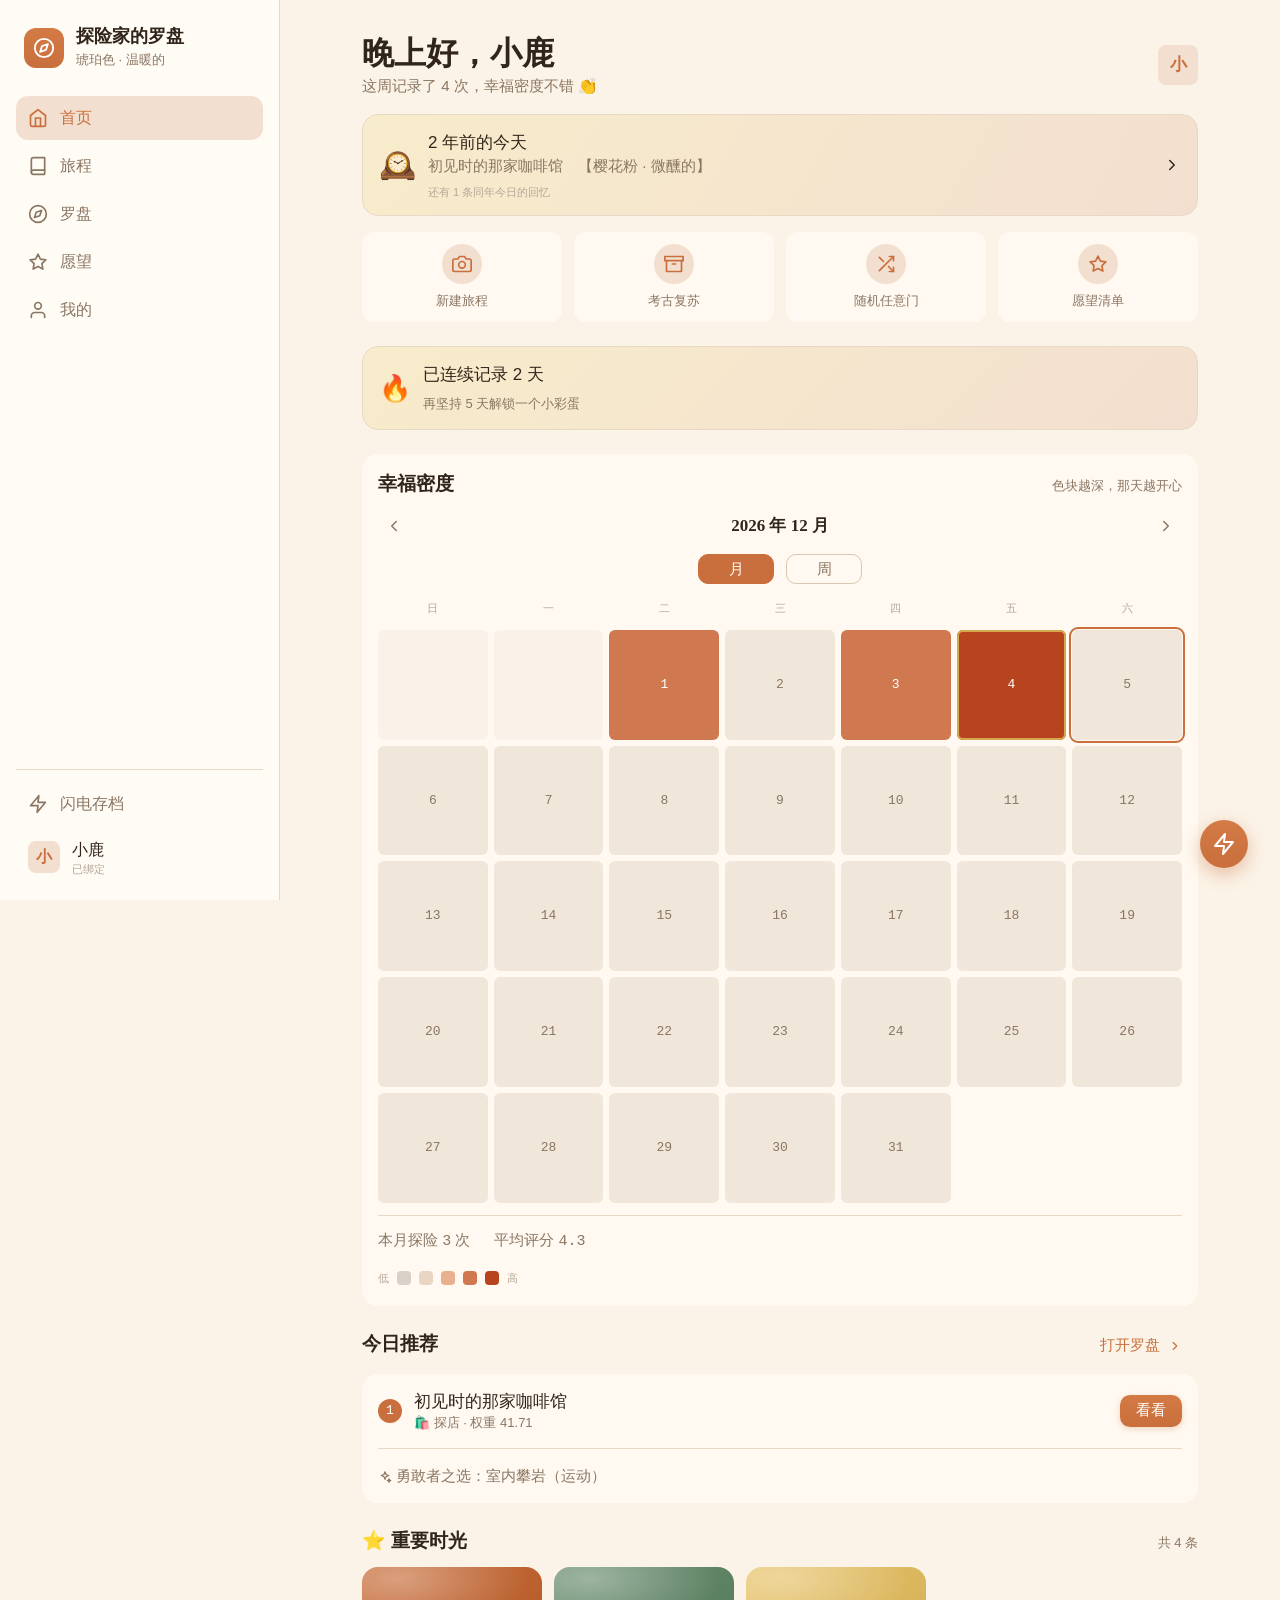
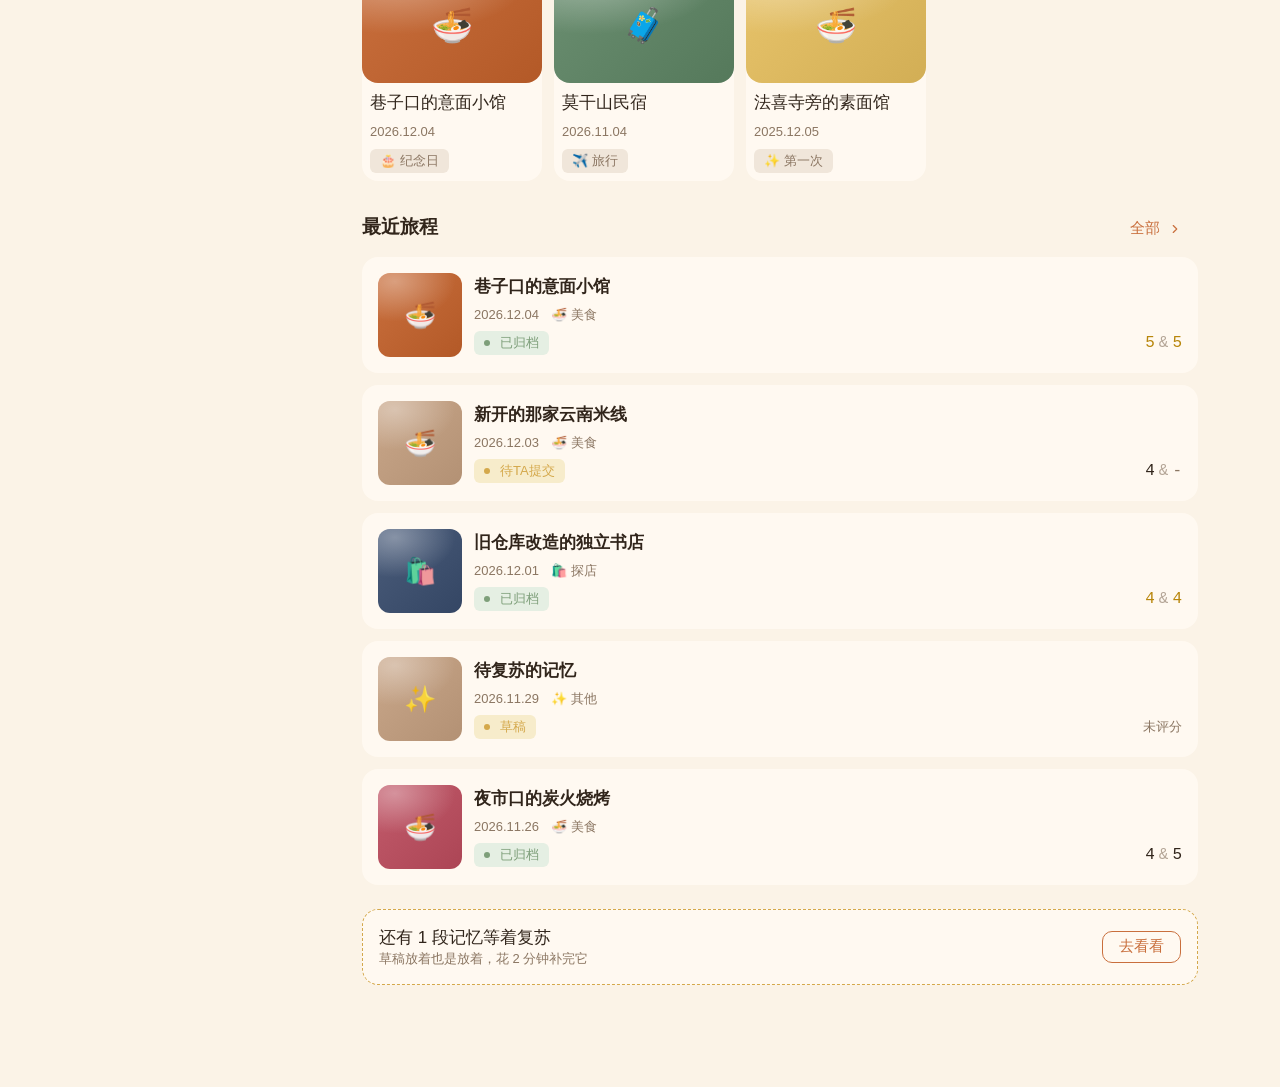
==== index.html @ 5dd29898 "探险家的罗盘 v3.1：双人记录 + 罗盘推荐 + PWA + 叙事式导出" ====
<!DOCTYPE html>
<html lang="zh-CN">
<head>
<meta charset="UTF-8">
<meta name="viewport" content="width=device-width, initial-scale=1, viewport-fit=cover, maximum-scale=1">
<meta name="theme-color" content="#FBF3E7">
<meta name="description" content="探险家的罗盘 · 双人生活叙事与智能决策系统">
<title>探险家的罗盘</title>

<!-- PWA：装到手机主屏幕 / 电脑桌面 -->
<link rel="manifest" href="manifest.webmanifest">
<link rel="icon" href="icon-192.png" type="image/png">
<link rel="icon" href="icon.svg" type="image/svg+xml">
<link rel="apple-touch-icon" href="icon-192.png">
<meta name="apple-mobile-web-app-capable" content="yes">
<meta name="apple-mobile-web-app-status-bar-style" content="default">
<meta name="apple-mobile-web-app-title" content="罗盘">
<meta name="mobile-web-app-capable" content="yes">

<link rel="stylesheet" href="css/tokens.css">
<link rel="stylesheet" href="css/app.css">
<link rel="stylesheet" href="css/views.css">
<link rel="icon" href="data:image/svg+xml,<svg xmlns='http://www.w3.org/2000/svg' viewBox='0 0 32 32'><text y='26' font-size='26'>🧭</text></svg>">
</head>
<body>

<div id="app"></div>
<div id="modal-root"></div>
<div id="toast-root"></div>

<button id="fab" class="fab" title="闪电存档 · 长按可拖动" aria-label="闪电存档">
  <svg width="24" height="24" viewBox="0 0 24 24" fill="none" stroke="currentColor"
       stroke-width="2" stroke-linecap="round" stroke-linejoin="round">
    <path d="M13 2L3 14h9l-1 8 10-12h-9l1-8z"></path>
  </svg>
</button>

<script src="js/data.js"></script>
<script src="js/store.js"></script>
<script src="js/idb.js"></script>
<script src="js/ui.js"></script>
<script src="js/seed.js"></script>
<script src="js/recommend.js"></script>
<script src="js/llm.js"></script>
<script src="js/weather.js"></script>
<script src="js/notify.js"></script>
<script src="js/view-record.js"></script>
<script src="js/view-journeys.js"></script>
<script src="js/view-home.js"></script>
<script src="js/view-compass.js"></script>
<script src="js/view-wishes.js"></script>
<script src="js/view-profile.js"></script>
<script src="js/view-archaeology.js"></script>
<script src="js/ai-awaken.js"></script>
<script src="js/view-starlight.js"></script>
<script src="js/view-todos.js"></script>
<script src="js/view-capsule.js"></script>
<script src="js/view-report.js"></script>
<script src="js/export-book.js"></script>
<script src="js/app.js"></script>

</body>
</html>
---- css/tokens.css ----
/* ============================================================
   探险家的罗盘 · 设计令牌
   来源：PRD V3.1 第5章 交互与视觉规范（5.4 / 5.5）
   ============================================================ */
:root {
  /* ---- 主色调：暖色纸张系 ---- */
  --bg:            #FBF3E7;   /* 页面整体背景 */
  --surface:       #FFF9F1;   /* 卡片、弹窗、浮层 */
  --surface-float: #FFFBF5;   /* 顶栏、底Tab栏 */
  --input-bg:      #FFFFFF;   /* 输入框 */

  /* ---- 文字色阶：棕色系 ---- */
  --text:          #31251B;   /* 主文字 */
  --text-2:        #8B7662;   /* 次文字 */
  --text-3:        #B5A697;   /* 提示 / placeholder / 禁用 */
  --divider:       #E8D9C7;   /* 分割线 */
  --border:        #D9C7B2;   /* 描边 */

  /* ---- 功能色（语义色）---- */
  --brand:         #C96F3D;   /* 主品牌 / 强调 */
  --brand-light:   #F3DFCF;   /* 品牌色浅 */
  --brand-deep:    #B85F2F;
  --success:       #7E9F7A;
  --success-light: #E5EFE3;
  --warn:          #D4A84B;
  --warn-light:    #F7ECCB;
  --danger:        #C95C5C;
  --danger-light:  #F3DCDC;
  --info:          #5C7D9F;

  /* ---- 情绪色：幸福密度日历 ---- */
  --m5: #B8441F;  /* 5分 深红 */
  --m4: #D07850;  /* 4分 中红 */
  --m3: #E8B08F;  /* 3分 浅红 */
  --m2: #E8D5C4;  /* 2分 极浅红 */
  --m1: #D9D0C7;  /* 1分 灰 */
  --m0: #F0E6DA;  /* 未记录 */

  /* ---- 渐变 ---- */
  --grad-brand: linear-gradient(180deg, #D47A45 0%, #C96F3D 100%);
  --grad-page:  linear-gradient(180deg, #FFFDF9 0%, #FBF3E7 100%);

  /* ---- 字体 ---- */
  --font-serif: "Noto Serif SC", "SimSun", Georgia, "Times New Roman", serif;
  --font-sans:  "PingFang SC", "Noto Sans SC", "Microsoft YaHei", -apple-system,
                BlinkMacSystemFont, "Segoe UI", sans-serif;
  --font-mono:  "SF Mono", "JetBrains Mono", Consolas, monospace;

  /* ---- 字号（移动端基准）---- */
  --fs-display: 28px; --lh-display: 36px;
  --fs-h1: 22px;      --lh-h1: 30px;
  --fs-h2: 18px;      --lh-h2: 26px;
  --fs-h3: 16px;      --lh-h3: 22px;
  --fs-body: 15px;    --lh-body: 22px;
  --fs-body2: 14px;   --lh-body2: 20px;
  --fs-cap: 12px;     --lh-cap: 16px;
  --fs-sm: 11px;      --lh-sm: 14px;

  /* ---- 间距（4px 最小单位 / 8px 网格）---- */
  --xs: 4px; --sm: 8px; --md: 12px; --base: 16px;
  --lg: 24px; --xl: 32px; --xxl: 48px;

  /* ---- 圆角 ---- */
  --r-card: 16px;  --r-card-s: 12px; --r-btn: 24px;
  --r-btn-s: 10px; --r-input: 10px;  --r-avatar: 8px; --r-tag: 6px;

  /* ---- 阴影（棕色系，禁止纯黑/灰）---- */
  --sh-1: 0 2px 8px rgba(49, 37, 27, .06);
  --sh-2: 0 4px 16px rgba(49, 37, 27, .08);
  --sh-3: 0 8px 24px rgba(49, 37, 27, .12);

  /* ---- 动效 ---- */
  --t-micro: 150ms ease-out;
  --t-base:  250ms cubic-bezier(.4, 0, .2, 1);
  --t-emph:  350ms cubic-bezier(.34, 1.56, .64, 1);
  --t-enter: 400ms ease-out;

  /* ---- 布局常量 ---- */
  --topbar-h: 56px;
  --tabbar-h: 64px;
  --sidebar-w: 280px;
  --main-max: 900px;
}

/* ============================================================
   深色模式（PRD 6.3）
   不是简单反相，而是「夜间暖纸」：深棕底 + 暖米字，保住纸感温度
   ============================================================ */
[data-theme="dark"] {
  --bg:            #1E1712;
  --surface:       #2A211A;
  --surface-float: #32271E;
  --input-bg:      #372C22;

  --text:          #F2E7DA;
  --text-2:        #BCA791;
  --text-3:        #8A7660;
  --divider:       #42342A;
  --border:        #54432F;

  --brand:         #E2915C;
  --brand-light:   #4A3527;
  --brand-deep:    #EFA173;
  --success:       #8FB189;
  --success-light: #2E3B2C;
  --warn:          #DDB45E;
  --warn-light:    #40341E;
  --danger:        #DF7575;
  --danger-light:  #402626;
  --info:          #87A6C4;

  --m5: #D4603A;
  --m4: #C07050;
  --m3: #96604A;
  --m2: #6B4A3A;
  --m1: #4E3B30;
  --m0: #33281F;

  --grad-brand: linear-gradient(180deg, #E79B66 0%, #D98550 100%);
  --grad-page:  linear-gradient(180deg, #241C16 0%, #1E1712 100%);

  --sh-1: 0 2px 8px rgba(0, 0, 0, .30);
  --sh-2: 0 4px 16px rgba(0, 0, 0, .38);
  --sh-3: 0 8px 24px rgba(0, 0, 0, .48);
}

[data-theme="dark"] .toast { background: rgba(60, 47, 37, .97); color: #F2E7DA; }
[data-theme="dark"] .cam__bar { background: rgba(14, 11, 8, .96); }
[data-theme="dark"] .bond-card { background: linear-gradient(140deg, #2A211A, #4A3527); }
[data-theme="dark"] .streak-card { background: linear-gradient(135deg, #40341E, #4A3527); border-color: var(--border); }
[data-theme="dark"] .today-banner { background: linear-gradient(120deg, #40341E, #4A3527); border-color: var(--border); }
[data-theme="dark"] .compass-hero { background: radial-gradient(80% 100% at 50% 0%, #3A2C21 0%, #1E1712 70%); }
[data-theme="dark"] .quick { background: var(--surface); }
[data-theme="dark"] img { filter: brightness(.92); }
[data-theme="dark"] ::selection { background: #6B4A3A; color: #F2E7DA; }

@media (min-width: 1024px) {
  :root {
    --fs-display: 32px; --lh-display: 42px;
    --fs-h1: 24px;      --lh-h1: 34px;
    --fs-h2: 19px;      --lh-h2: 28px;
    --fs-h3: 17px;      --lh-h3: 24px;
    --fs-body: 16px;    --lh-body: 24px;
    --fs-body2: 15px;   --lh-body2: 22px;
    --fs-cap: 13px;     --lh-cap: 18px;
  }
}

@media (prefers-reduced-motion: reduce) {
  *, *::before, *::after {
    animation-duration: .01ms !important;
    transition-duration: .01ms !important;
  }
}
---- css/app.css ----
/* ============================================================
   探险家的罗盘 · 基础层 + 组件层 + 布局层
   ============================================================ */

/* ---------- Reset ---------- */
* { box-sizing: border-box; -webkit-tap-highlight-color: transparent; }
html, body { margin: 0; padding: 0; height: 100%; }
body {
  background: var(--bg);
  color: var(--text);
  font-family: var(--font-sans);
  font-size: var(--fs-body);
  line-height: var(--lh-body);
  -webkit-font-smoothing: antialiased;
  overflow-x: hidden;
}
button, input, textarea, select { font-family: inherit; font-size: inherit; color: inherit; }
button { border: none; background: none; cursor: pointer; padding: 0; }
img { display: block; max-width: 100%; }
a { color: var(--info); text-decoration: none; }
ul { margin: 0; padding: 0; list-style: none; }

h1, h2, h3, h4 { font-family: var(--font-serif); font-weight: 600; margin: 0; }
h1 { font-size: var(--fs-h1); line-height: var(--lh-h1); }
h2 { font-size: var(--fs-h2); line-height: var(--lh-h2); }
h3 { font-size: var(--fs-h3); line-height: var(--lh-h3); }

/* ---------- 通用文本 ---------- */
.t-display { font-size: var(--fs-display); line-height: var(--lh-display); font-weight: 600; font-family: var(--font-serif); }
.t-h1 { font-size: var(--fs-h1); line-height: var(--lh-h1); font-weight: 600; font-family: var(--font-serif); }
.t-h2 { font-size: var(--fs-h2); line-height: var(--lh-h2); font-weight: 600; font-family: var(--font-serif); }
.t-h3 { font-size: var(--fs-h3); line-height: var(--lh-h3); font-weight: 500; }
.t-body { font-size: var(--fs-body); line-height: var(--lh-body); }
.t-2 { font-size: var(--fs-body2); line-height: var(--lh-body2); color: var(--text-2); }
.t-cap { font-size: var(--fs-cap); line-height: var(--lh-cap); color: var(--text-2); }
.t-sm { font-size: var(--fs-sm); line-height: var(--lh-sm); color: var(--text-3); }
.t-num { font-family: var(--font-mono); font-weight: 500; }
.t-center { text-align: center; }
.t-muted { color: var(--text-2); }
.t-danger { color: var(--danger); }
.t-brand { color: var(--brand); }
.t-success { color: var(--success); }

/* ---------- 卡片 ---------- */
.card {
  background: var(--surface);
  border-radius: var(--r-card);
  box-shadow: none;
  transition: transform var(--t-base), box-shadow var(--t-base), background var(--t-base);
}
.card--hover:hover { transform: translateY(-2px); box-shadow: var(--sh-1); background: #FFFCF7; }
.card--pad { padding: var(--base); }
.card__inner-line { border-top: 1px solid var(--divider); }

/* ---------- 按钮 ---------- */
.btn {
  display: inline-flex; align-items: center; justify-content: center; gap: var(--sm);
  height: 40px; padding: 0 24px; border-radius: var(--r-btn);
  font-size: var(--fs-body); font-weight: 500;
  transition: transform var(--t-micro), box-shadow var(--t-micro), opacity var(--t-micro);
  white-space: nowrap;
}
.btn:active { transform: scale(.97); }
.btn[disabled] { opacity: .45; pointer-events: none; }

.btn--primary { background: var(--grad-brand); color: #fff; box-shadow: 0 2px 6px rgba(201,111,61,.28); }
.btn--primary:hover { box-shadow: 0 4px 12px rgba(201,111,61,.36); }
.btn--secondary { background: var(--surface); color: var(--brand); border: 1px solid var(--brand); }
.btn--secondary:hover { background: var(--brand-light); }
.btn--text { color: var(--brand); height: 36px; padding: 0 var(--sm); }
.btn--danger { background: var(--danger); color: #fff; }
.btn--danger:hover { background: #B94F4F; }
.btn--ghost { background: var(--brand-light); color: var(--brand); }
.btn--ghost:hover { background: #EDD3BC; }

.btn--lg { height: 48px; padding: 0 32px; font-size: var(--fs-h3); }
.btn--sm { height: 32px; padding: 0 16px; font-size: var(--fs-body2); border-radius: var(--r-btn-s); }
.btn--mini { height: 24px; padding: 0 12px; font-size: var(--fs-cap); border-radius: var(--r-tag); }
.btn--block { width: 100%; }

/* ---------- 输入框 ---------- */
.field { margin-bottom: var(--base); }
.field__label {
  display: block; font-size: var(--fs-body2); color: var(--text-2);
  margin-bottom: var(--sm); font-weight: 500;
}
.field__hint { font-size: var(--fs-cap); color: var(--text-3); margin-top: var(--sm); }
.field__err { font-size: var(--fs-cap); color: var(--danger); margin-top: var(--sm); }
.input, .textarea, .select {
  width: 100%; height: 44px; padding: 0 var(--base);
  background: var(--input-bg);
  border: 1px solid var(--border); border-radius: var(--r-input);
  font-size: var(--fs-body); color: var(--text);
  transition: border-color var(--t-micro), box-shadow var(--t-micro);
  outline: none;
}
.textarea { height: auto; min-height: 88px; padding: var(--md) var(--base); line-height: var(--lh-body); resize: vertical; }
.input::placeholder, .textarea::placeholder { color: var(--text-3); font-size: var(--fs-body2); }
.input:focus, .textarea:focus, .select:focus {
  border-color: var(--brand); box-shadow: 0 0 0 3px rgba(201,111,61,.14);
}
.input.is-err, .textarea.is-err { border-color: var(--danger); }
.select { appearance: none; background-image: url("data:image/svg+xml,%3Csvg xmlns='http://www.w3.org/2000/svg' width='16' height='16' viewBox='0 0 24 24' fill='none' stroke='%238B7662' stroke-width='2' stroke-linecap='round'%3E%3Cpath d='M6 9l6 6 6-6'/%3E%3C/svg%3E"); background-repeat: no-repeat; background-position: right 14px center; padding-right: 40px; }
@media (min-width: 1024px) { .input, .select { height: 40px; } }

/* ---------- 标签 / 徽章 ---------- */
.tag {
  display: inline-flex; align-items: center; gap: 4px;
  height: 24px; padding: 0 10px; border-radius: var(--r-tag);
  background: var(--brand-light); color: var(--brand);
  font-size: var(--fs-cap); line-height: 1;
}
.tag--click { cursor: pointer; transition: background var(--t-micro), color var(--t-micro); }
.tag--click:hover { background: #EDD3BC; }
.tag--on { background: var(--brand); color: #fff; }
.tag--outline { background: transparent; border: 1px solid var(--border); color: var(--text-2); }
.tag--success { background: var(--success-light); color: var(--success); }
.tag--warn { background: var(--warn-light); color: var(--warn); }
.tag--danger { background: var(--danger-light); color: var(--danger); }
.tag--plain { background: var(--m0); color: var(--text-2); }

.status-dot { display: inline-block; width: 6px; height: 6px; border-radius: 50%; background: var(--text-3); margin-right: 6px; }
.status-dot--ok { background: var(--success); }
.status-dot--warn { background: var(--warn); }
.status-dot--err { background: var(--danger); }

/* ---------- 分割线 / 区块 ---------- */
.divider { height: 1px; background: var(--divider); border: none; margin: var(--base) 0; }
.section { margin-bottom: var(--lg); }
.section__head { display: flex; align-items: baseline; justify-content: space-between; margin-bottom: var(--md); gap: var(--sm); }
.section__title { font-size: var(--fs-h2); line-height: var(--lh-h2); font-weight: 600; font-family: var(--font-serif); }

/* ---------- 空状态 ---------- */
.empty { text-align: center; padding: var(--xxl) var(--base); color: var(--text-2); }
.empty__icon { font-size: 44px; margin-bottom: var(--md); opacity: .7; }
.empty__title { font-size: var(--fs-h3); color: var(--text); font-family: var(--font-serif); margin-bottom: var(--sm); }
.empty__desc { font-size: var(--fs-body2); margin-bottom: var(--base); }

/* ---------- 图标 ---------- */
.ico { display: inline-block; vertical-align: middle; flex: none; }
.ico svg { display: block; }

/* ---------- 头像 ---------- */
.avatar {
  width: 40px; height: 40px; border-radius: var(--r-avatar);
  background: var(--brand-light); color: var(--brand);
  display: inline-flex; align-items: center; justify-content: center;
  font-family: var(--font-serif); font-weight: 600; font-size: var(--fs-h3);
  overflow: hidden; flex: none;
}
.avatar--sm { width: 32px; height: 32px; font-size: var(--fs-body); }
.avatar--lg { width: 64px; height: 64px; font-size: 26px; }
.avatar img { width: 100%; height: 100%; object-fit: cover; }

/* ============================================================
   布局：移动端（默认）
   ============================================================ */
.app-shell { min-height: 100%; }

.topbar {
  position: sticky; top: 0; z-index: 40;
  height: var(--topbar-h);
  background: var(--surface-float);
  border-bottom: 1px solid var(--divider);
  display: flex; align-items: center; gap: var(--sm);
  padding: 0 var(--base);
}
.topbar__title { flex: 1; font-family: var(--font-serif); font-size: var(--fs-h3); font-weight: 600; }
.topbar__side { display: flex; align-items: center; gap: var(--sm); }

.page { padding: var(--base) var(--base) calc(var(--tabbar-h) + 24px); max-width: 720px; margin: 0 auto; }

.tabbar {
  position: fixed; left: 0; right: 0; bottom: 0; z-index: 40;
  height: calc(var(--tabbar-h) + env(safe-area-inset-bottom));
  padding-bottom: env(safe-area-inset-bottom);
  background: var(--surface-float);
  border-top: 1px solid var(--divider);
  display: grid; grid-template-columns: repeat(5, 1fr);
}
.tabbar__item {
  display: flex; flex-direction: column; align-items: center; justify-content: center; gap: 2px;
  color: var(--text-2); font-size: var(--fs-sm);
  transition: color var(--t-micro);
}
.tabbar__item.is-active { color: var(--brand); }
.tabbar__item.is-active svg { stroke: var(--brand); }

.fab {
  position: fixed; z-index: 60;
  right: 16px; bottom: calc(var(--tabbar-h) + 16px);
  width: 56px; height: 56px; border-radius: 50%;
  background: var(--grad-brand); color: #fff;
  box-shadow: 0 6px 18px rgba(201,111,61,.4);
  display: flex; align-items: center; justify-content: center;
  transition: transform var(--t-micro), box-shadow var(--t-micro);
  touch-action: none;
}
.fab:active { transform: scale(.94); }
.fab:hover { box-shadow: 0 8px 22px rgba(201,111,61,.5); }
.fab.is-hidden { display: none; }

/* ============================================================
   布局：桌面端 >= 1024px
   ============================================================ */
@media (min-width: 1024px) {
  .app-shell { display: flex; min-height: 100vh; }
  .sidebar {
    position: fixed; top: 0; left: 0; bottom: 0; z-index: 50;
    width: var(--sidebar-w);
    background: var(--surface-float);
    border-right: 1px solid var(--divider);
    display: flex; flex-direction: column;
    padding: var(--lg) var(--base);
  }
  .sidebar__brand { display: flex; align-items: center; gap: var(--md); padding: 0 var(--sm) var(--lg); }
  .sidebar__logo {
    width: 40px; height: 40px; border-radius: 12px; background: var(--grad-brand);
    display: flex; align-items: center; justify-content: center; color: #fff; flex: none;
  }
  .sidebar__name { font-family: var(--font-serif); font-size: 18px; font-weight: 600; }
  .sidebar__sub { font-size: var(--fs-cap); color: var(--text-2); }
  .sidebar__nav { flex: 1; display: flex; flex-direction: column; gap: var(--xs); }
  .sidebar__item {
    display: flex; align-items: center; gap: var(--md);
    height: 44px; padding: 0 var(--md); border-radius: var(--r-card-s);
    color: var(--text-2); font-size: var(--fs-body);
    transition: background var(--t-micro), color var(--t-micro);
  }
  .sidebar__item:hover { background: var(--brand-light); color: var(--brand); }
  .sidebar__item.is-active { background: var(--brand-light); color: var(--brand); font-weight: 500; }
  .sidebar__item.is-active svg { stroke: var(--brand); }
  .sidebar__foot { border-top: 1px solid var(--divider); padding-top: var(--md); }

  .main-col { flex: 1; margin-left: var(--sidebar-w); min-width: 0; }
  .topbar { display: none; }
  .tabbar { display: none; }
  .page { max-width: var(--main-max); margin: 0 auto; padding: var(--xl) var(--xl) var(--xxl); }
  .fab { right: 32px; bottom: 32px; width: 48px; height: 48px; }
}
@media (max-width: 1023px) { .sidebar { display: none; } }

/* ---------- 面包屑（桌面端） ---------- */
.crumb { font-size: var(--fs-cap); color: var(--text-2); margin-bottom: var(--md); display: none; }
.crumb a { color: var(--text-2); }
.crumb a:hover { color: var(--brand); }
@media (min-width: 1024px) { .crumb { display: block; } }

/* ---------- 弹窗 ---------- */
.mask {
  position: fixed; inset: 0; z-index: 100;
  background: rgba(49, 37, 27, .38);
  display: flex; align-items: center; justify-content: center;
  padding: var(--base);
  animation: fadeIn var(--t-base);
}
.modal {
  background: var(--surface);
  border-radius: var(--r-card);
  box-shadow: var(--sh-3);
  width: 100%; max-width: 420px;
  max-height: 86vh; overflow: auto;
  animation: popIn var(--t-emph);
}
.modal--wide { max-width: 720px; }
.modal__head { padding: var(--lg) var(--lg) var(--md); }
.modal__body { padding: 0 var(--lg) var(--lg); }
.modal__foot { padding: 0 var(--lg) var(--lg); display: flex; gap: var(--md); }
.modal__foot .btn { flex: 1; }

@keyframes fadeIn { from { opacity: 0; } to { opacity: 1; } }
@keyframes popIn { from { opacity: 0; transform: translateY(16px) scale(.97); } to { opacity: 1; transform: none; } }
@keyframes slideUp { from { opacity: 0; transform: translateY(12px); } to { opacity: 1; transform: none; } }
.anim-enter { animation: slideUp var(--t-enter) both; }

/* ---------- Toast ---------- */
#toast-root {
  position: fixed; left: 0; right: 0; top: 12px; z-index: 200;
  display: flex; flex-direction: column; align-items: center; gap: var(--sm);
  pointer-events: none;
}
.toast {
  background: rgba(49, 37, 27, .92); color: #FFF6EA;
  padding: 10px 20px; border-radius: var(--r-btn);
  font-size: var(--fs-body2); box-shadow: var(--sh-2);
  animation: toastIn var(--t-emph); max-width: 86vw; text-align: center;
}
.toast--ok { background: rgba(94, 122, 90, .95); }
.toast--err { background: rgba(180, 76, 76, .95); }
@keyframes toastIn { from { opacity: 0; transform: translateY(-12px); } to { opacity: 1; transform: none; } }

/* ---------- 工具类 ---------- */
.row { display: flex; align-items: center; gap: var(--md); }
.row--tight { gap: var(--sm); }
.row--wrap { flex-wrap: wrap; }
.row--between { justify-content: space-between; }
.row--center { justify-content: center; }
.col { display: flex; flex-direction: column; gap: var(--md); }
.grow { flex: 1; min-width: 0; }
.ellip { overflow: hidden; text-overflow: ellipsis; white-space: nowrap; }
.clamp2 { display: -webkit-box; -webkit-line-clamp: 2; -webkit-box-orient: vertical; overflow: hidden; }
.mt-sm { margin-top: var(--sm); } .mt-md { margin-top: var(--md); }
.mt-base { margin-top: var(--base); } .mt-lg { margin-top: var(--lg); }
.mb-md { margin-bottom: var(--md); } .mb-base { margin-bottom: var(--base); }
.hide { display: none !important; }
.scroll-x { display: flex; overflow-x: auto; gap: var(--md); padding-bottom: var(--sm); scrollbar-width: none; }
.scroll-x::-webkit-scrollbar { display: none; }
.scroll-x > * { flex: none; }
---- css/views.css ----
/* ============================================================
   探险家的罗盘 · 页面级样式
   ============================================================ */

/* ---------- 封面渲染 ---------- */
.cover {
  position: relative; width: 100%; border-radius: var(--r-card);
  overflow: hidden; display: flex; align-items: center; justify-content: center;
  font-size: 40px; color: rgba(255,255,255,.92);
  background: linear-gradient(135deg, #E8C4A0, #C96F3D);
}
.cover::after {
  content: ''; position: absolute; inset: 0;
  background: radial-gradient(120% 80% at 20% 10%, rgba(255,255,255,.35), transparent 60%);
}
.cover > * { position: relative; z-index: 1; }
.cover img { width: 100%; height: 100%; object-fit: cover; }
.cover--hero { height: 240px; border-radius: 0; font-size: 64px; }
.cover--hero::before {
  content: ''; position: absolute; inset: 0; z-index: 1;
  background: linear-gradient(180deg, rgba(49,37,27,0) 45%, rgba(49,37,27,.55) 100%);
}
.cover--card { height: 116px; font-size: 34px; }
.cover--thumb { width: 84px; height: 84px; border-radius: var(--r-card-s); font-size: 26px; }
.cover__caption {
  position: absolute; left: var(--base); right: var(--base); bottom: var(--md); z-index: 2;
  color: #fff; text-shadow: 0 1px 6px rgba(49,37,27,.5);
}
.cover__title { font-family: var(--font-serif); font-size: var(--fs-h1); font-weight: 600; }
.cover__magic { font-size: var(--fs-cap); opacity: .95; margin-top: 2px; }

/* ---------- 首页 ---------- */
.greet { display: flex; align-items: center; justify-content: space-between; gap: var(--md); }
.greet__hi { font-family: var(--font-serif); font-size: var(--fs-display); line-height: var(--lh-display); font-weight: 600; }
.greet__sub { font-size: var(--fs-body2); color: var(--text-2); }

.quick-grid { display: grid; grid-template-columns: repeat(4, 1fr); gap: var(--md); }
.quick {
  display: flex; flex-direction: column; align-items: center; gap: var(--sm);
  padding: var(--md) var(--sm); border-radius: var(--r-card-s);
  background: var(--surface); font-size: var(--fs-cap); color: var(--text-2);
  transition: transform var(--t-micro), box-shadow var(--t-micro);
}
.quick:hover { transform: translateY(-2px); box-shadow: var(--sh-1); }
.quick__ico {
  width: 40px; height: 40px; border-radius: 50%;
  display: flex; align-items: center; justify-content: center;
  background: var(--brand-light); color: var(--brand);
}
.quick__ico svg { stroke: var(--brand); }

/* ---------- 幸福密度日历 ---------- */
.cal__head { display: flex; align-items: center; justify-content: space-between; margin-bottom: var(--md); }
.cal__month { font-family: var(--font-serif); font-size: var(--fs-h3); font-weight: 600; }
.cal__nav {
  width: 32px; height: 32px; border-radius: 50%; display: flex;
  align-items: center; justify-content: center; color: var(--text-2);
}
.cal__nav:hover { background: var(--brand-light); color: var(--brand); }
.cal__grid { display: grid; grid-template-columns: repeat(7, 1fr); gap: 6px; }
.cal__wd { text-align: center; font-size: var(--fs-sm); color: var(--text-3); padding-bottom: var(--xs); }
.cal__cell {
  position: relative; aspect-ratio: 1/1; border-radius: var(--r-tag);
  display: flex; align-items: center; justify-content: center;
  font-size: var(--fs-cap); font-family: var(--font-mono);
  background: var(--m0); color: var(--text-2);
  transition: transform var(--t-micro), box-shadow var(--t-micro);
}
.cal__cell--has { cursor: pointer; color: #fff; font-weight: 500; }
.cal__cell--has:hover { transform: scale(1.08); box-shadow: var(--sh-1); }
.cal__cell--empty { cursor: default; }
.cal__cell--today { outline: 2px solid var(--brand); outline-offset: 1px; }
.cal__cell--important { box-shadow: 0 0 0 2px #D4A84B inset; }
.cal__cell--out { opacity: .35; }
.cal__stat {
  display: flex; gap: var(--lg); margin-top: var(--md); padding-top: var(--md);
  border-top: 1px solid var(--divider); font-size: var(--fs-body2); color: var(--text-2);
}
.cal__legend { display: flex; align-items: center; gap: var(--sm); margin-top: var(--md); font-size: var(--fs-sm); color: var(--text-3); }
.cal__legend i { width: 14px; height: 14px; border-radius: 4px; display: inline-block; }

/* ---------- 旅程卡片 ---------- */
.jcard { display: flex; gap: var(--md); padding: var(--md); border-radius: var(--r-card); background: var(--surface); }
.jcard__body { flex: 1; min-width: 0; display: flex; flex-direction: column; gap: var(--xs); }
.jcard__title { font-family: var(--font-serif); font-size: var(--fs-h3); font-weight: 600; }
.jcard__meta { font-size: var(--fs-cap); color: var(--text-2); display: flex; gap: var(--md); flex-wrap: wrap; }
.jcard__tags { display: flex; gap: var(--xs); flex-wrap: wrap; }

.score-pair { display: inline-flex; align-items: center; gap: 4px; font-family: var(--font-mono); font-weight: 500; }
.score-pair .op { color: var(--text-3); }
.score-pair.is-same { color: #B8860B; }

/* ---------- 那年今日 ---------- */
.today-banner {
  display: flex; gap: var(--md); align-items: center;
  padding: var(--base); border-radius: var(--r-card);
  background: linear-gradient(120deg, #F7ECCB, #F3DFCF);
  border: 1px solid #E8D9C7;
  cursor: pointer; transition: transform var(--t-base), box-shadow var(--t-base);
}
.today-banner:hover { transform: translateY(-2px); box-shadow: var(--sh-1); }
.today-banner__ico { font-size: 30px; }

/* ---------- 罗盘 ---------- */
.compass-hero {
  text-align: center; padding: var(--lg) var(--base);
  background: radial-gradient(80% 100% at 50% 0%, #F7E7D6 0%, #FBF3E7 70%);
  border-radius: var(--r-card);
}
.compass-dial {
  width: 132px; height: 132px; margin: 0 auto var(--base);
  border-radius: 50%; border: 2px solid var(--brand-light);
  background: var(--surface);
  display: flex; align-items: center; justify-content: center;
  box-shadow: var(--sh-2); position: relative;
}
.compass-dial::before {
  content: ''; position: absolute; inset: 10px; border-radius: 50%;
  border: 1px dashed var(--border);
}
.compass-dial__needle {
  width: 4px; height: 52px; border-radius: 2px;
  background: linear-gradient(180deg, var(--brand) 0 50%, #D9C7B2 50% 100%);
  transform-origin: 50% 80%;
  transition: transform 800ms cubic-bezier(.34, 1.56, .64, 1);
}
.compass-dial__needle::after {
  content: ''; position: absolute; left: -3px; top: -6px;
  border-left: 5px solid transparent; border-right: 5px solid transparent;
  border-bottom: 8px solid var(--brand);
}

.slider-row { display: flex; gap: var(--sm); }
.slider-opt {
  flex: 1; height: 40px; border-radius: var(--r-btn-s);
  border: 1px solid var(--border); background: var(--surface);
  color: var(--text-2); font-size: var(--fs-body2);
  transition: all var(--t-micro);
}
.slider-opt.is-on { background: var(--brand); border-color: var(--brand); color: #fff; }

.rec-card { border-left: 4px solid var(--brand); }
.rec-rank {
  width: 24px; height: 24px; border-radius: 50%; background: var(--brand); color: #fff;
  display: flex; align-items: center; justify-content: center;
  font-size: var(--fs-cap); font-family: var(--font-mono); flex: none;
}
.rec-rank--2 { background: #D08A5E; } .rec-rank--3 { background: #D9A98A; }

.word-bubble {
  background: var(--surface); border-radius: var(--r-card);
  padding: var(--base); font-family: var(--font-serif);
  font-size: var(--fs-body); line-height: 1.8; color: var(--text);
  border: 1px solid var(--divider);
}

/* ---------- 猎人 / 诗人记录 ---------- */
.steps { display: flex; gap: var(--sm); margin-bottom: var(--lg); }
.steps__i { flex: 1; height: 3px; border-radius: 2px; background: var(--divider); }
.steps__i.is-on { background: var(--brand); }

.shot-grid { display: grid; grid-template-columns: repeat(3, 1fr); gap: var(--sm); }
.shot {
  position: relative; aspect-ratio: 3/4; border-radius: var(--r-card-s);
  border: 1.5px dashed var(--border); background: var(--surface);
  display: flex; flex-direction: column; align-items: center; justify-content: center; gap: 4px;
  color: var(--text-2); font-size: var(--fs-cap); overflow: hidden;
}
.shot.is-done { border-style: solid; border-color: var(--success); }
.shot img { position: absolute; inset: 0; width: 100%; height: 100%; object-fit: cover; }
.shot__badge {
  position: absolute; right: 4px; top: 4px; z-index: 2;
  background: rgba(49,37,27,.6); color: #fff; border-radius: 10px;
  padding: 1px 6px; font-size: var(--fs-sm);
}
.shot__label { position: relative; z-index: 1; font-weight: 500; }
.shot__sub { position: relative; z-index: 1; font-size: var(--fs-sm); opacity: .8; }
.shot.is-done .shot__label, .shot.is-done .shot__sub { display: none; }
.shot__cap {
  position: absolute; left: 0; right: 0; bottom: 0; z-index: 2;
  background: linear-gradient(0deg, rgba(49,37,27,.65), transparent);
  color: #fff; font-size: var(--fs-sm); padding: 10px 6px 4px; text-align: center;
}

.shutter {
  width: 84px; height: 84px; border-radius: 50%;
  background: var(--grad-brand); color: #fff;
  display: flex; align-items: center; justify-content: center;
  box-shadow: 0 6px 18px rgba(201,111,61,.4); margin: 0 auto;
}
.shutter:active { transform: scale(.94); }

.role-wheel {
  width: 180px; height: 180px; margin: 0 auto var(--lg); border-radius: 50%;
  background: conic-gradient(var(--brand-light) 0 50%, #F7E7D6 50% 100%);
  display: flex; align-items: center; justify-content: center;
  box-shadow: var(--sh-2); position: relative;
}
.role-wheel.is-spin { animation: wheelSpin 1.4s cubic-bezier(.25, .1, .25, 1); }
@keyframes wheelSpin { from { transform: rotate(0); } to { transform: rotate(1080deg); } }
.role-wheel__inner {
  width: 116px; height: 116px; border-radius: 50%; background: var(--surface);
  display: flex; flex-direction: column; align-items: center; justify-content: center; gap: 2px;
  box-shadow: var(--sh-1);
}
.role-wheel__emoji { font-size: 34px; }

.sense-item { display: flex; align-items: center; gap: var(--md); margin-bottom: var(--md); }
.sense-item__ico {
  width: 40px; height: 40px; border-radius: 50%; flex: none;
  background: var(--brand-light); display: flex; align-items: center; justify-content: center; font-size: 20px;
}

.color-grid { display: grid; grid-template-columns: repeat(6, 1fr); gap: var(--sm); }
.color-dot {
  aspect-ratio: 1/1; border-radius: 50%; border: 2px solid transparent;
  transition: transform var(--t-micro); cursor: pointer; position: relative;
}
.color-dot:hover { transform: scale(1.12); }
.color-dot.is-on { border-color: var(--text); box-shadow: 0 0 0 2px var(--surface) inset; }

.adj-grid { display: flex; flex-wrap: wrap; gap: var(--sm); }

/* ---------- 合并对比 ---------- */
.merge-grid { display: grid; grid-template-columns: 1fr; gap: var(--base); }
@media (min-width: 1024px) {
  .merge-grid { grid-template-columns: 1fr 2px 1fr; align-items: start; }
  .merge-line { background: var(--divider); align-self: stretch; min-height: 200px; }
}
.side-card { background: var(--surface); border-radius: var(--r-card); padding: var(--base); }
.side-card__head { display: flex; align-items: center; gap: var(--md); margin-bottom: var(--md); }
.side-locked {
  border: 1.5px dashed var(--border); border-radius: var(--r-card);
  padding: var(--base); text-align: center; color: var(--text-2); font-size: var(--fs-body2);
}
.img-strip { display: grid; grid-template-columns: repeat(3, 1fr); gap: var(--sm); }
.img-strip img { aspect-ratio: 1/1; object-fit: cover; border-radius: var(--r-card-s); width: 100%; }
.img-strip .cover { aspect-ratio: 1/1; font-size: 22px; }

/* ---------- 旅程详情 ---------- */
.info-strip {
  display: flex; flex-wrap: wrap; gap: var(--md) var(--lg);
  padding: var(--md) 0; border-bottom: 1px solid var(--divider);
  font-size: var(--fs-body2); color: var(--text-2);
}
.info-strip span { display: inline-flex; align-items: center; gap: 5px; }

.narrative { line-height: 1.9; font-size: var(--fs-body); white-space: pre-wrap; }
.narrative--serif { font-family: var(--font-serif); }

.annotation { padding: var(--md) 0; border-top: 1px dashed var(--divider); }
.annotation:first-child { border-top: none; }
.annotation__text { color: var(--text-2); font-size: var(--fs-body2); line-height: 1.8; }

/* ---------- 随机任意门 ---------- */
.door { text-align: center; }
.door__cover {
  height: 220px; border-radius: var(--r-card); overflow: hidden; position: relative;
  display: flex; align-items: center; justify-content: center; font-size: 60px; color: #fff;
}
.door__cover img { width: 100%; height: 100%; object-fit: cover; filter: blur(18px) saturate(1.2); transform: scale(1.15); }
.door__cover.is-blur > *:not(img) { filter: blur(14px); }
.door__mark { position: absolute; inset: 0; display: flex; align-items: center; justify-content: center; font-size: 72px; color: rgba(255,255,255,.9); text-shadow: 0 2px 12px rgba(49,37,27,.4); }

/* ---------- 愿望清单 ---------- */
.wish {
  display: flex; align-items: flex-start; gap: var(--md);
  padding: var(--md); border-radius: var(--r-card-s); background: var(--surface);
}
.wish__check {
  width: 22px; height: 22px; border-radius: 50%; border: 2px solid var(--border);
  flex: none; margin-top: 2px; display: flex; align-items: center; justify-content: center;
  transition: all var(--t-micro);
}
.wish__check.is-on { background: var(--success); border-color: var(--success); color: #fff; }
.wish.is-done .wish__title { text-decoration: line-through; color: var(--text-3); }

/* ---------- 我的 / 绑定 ---------- */
.setting-row {
  display: flex; align-items: center; gap: var(--md);
  padding: var(--md) var(--base); border-bottom: 1px solid var(--divider);
}
.setting-row:last-child { border-bottom: none; }
.setting-row__ico { color: var(--text-2); }
.bond-card {
  text-align: center; padding: var(--lg) var(--base);
  background: linear-gradient(140deg, #FFF9F1, #F3DFCF);
  border-radius: var(--r-card); border: 1px solid var(--divider);
}
.bond-code {
  font-family: var(--font-mono); font-size: 34px; letter-spacing: 8px;
  color: var(--brand); font-weight: 600; margin: var(--md) 0;
}
.identity-switch { display: flex; gap: var(--sm); }
.identity {
  flex: 1; display: flex; align-items: center; gap: var(--sm);
  padding: var(--md); border-radius: var(--r-card-s);
  border: 1.5px solid var(--border); background: var(--surface);
  transition: all var(--t-micro); text-align: left;
}
.identity.is-on { border-color: var(--brand); background: var(--brand-light); }

/* ---------- 实时拍照取景器 ---------- */
.cam {
  position: fixed; inset: 0; z-index: 300; background: #000;
  display: flex; flex-direction: column;
  animation: fadeIn var(--t-base);
}
.cam__view { flex: 1; position: relative; overflow: hidden; background: #101010; }
.cam__view video { width: 100%; height: 100%; object-fit: cover; display: block; }
.cam__x {
  position: absolute; left: 14px; top: 14px; z-index: 3;
  width: 40px; height: 40px; border-radius: 50%;
  background: rgba(49,37,27,.5); display: flex; align-items: center; justify-content: center;
}
.cam__thumbs {
  position: absolute; right: 12px; top: 14px; z-index: 3;
  display: flex; flex-direction: column; gap: 8px; max-height: 70%; overflow: auto;
}
.cam__thumb { position: relative; width: 52px; height: 52px; }
.cam__thumb img { width: 52px; height: 52px; object-fit: cover; border-radius: 8px; border: 2px solid #fff; }
.cam__thumb button {
  position: absolute; right: -5px; top: -5px; width: 18px; height: 18px; border-radius: 50%;
  background: var(--danger); color: #fff; font-size: 11px; line-height: 18px;
}
.cam__hint {
  position: absolute; left: 0; right: 0; bottom: 18px; z-index: 3;
  text-align: center; color: rgba(255,255,255,.85); font-size: 13px;
  text-shadow: 0 1px 6px rgba(0,0,0,.6);
}
.cam__flash { position: absolute; inset: 0; background: #fff; z-index: 2; animation: camFlash 220ms ease-out; }
@keyframes camFlash { from { opacity: .85; } to { opacity: 0; } }
.cam__bar {
  flex: none; padding: 18px 16px calc(18px + env(safe-area-inset-bottom));
  background: rgba(24,18,13,.94);
  display: flex; align-items: center; justify-content: space-between;
}
.cam__side {
  width: 56px; height: 44px; display: flex; align-items: center; justify-content: center;
  color: #fff; font-size: 14px; opacity: .9;
}
.cam__shutter {
  width: 72px; height: 72px; border-radius: 50%;
  border: 4px solid rgba(255,255,255,.55);
  display: flex; align-items: center; justify-content: center;
}
.cam__shutter i { width: 54px; height: 54px; border-radius: 50%; background: #fff; display: block; transition: transform var(--t-micro); }
.cam__shutter:active i { transform: scale(.9); background: #F0E6DA; }

/* ---------- 考古复苏 ---------- */
.src-grid { display: grid; grid-template-columns: repeat(3, 1fr); gap: var(--md); }
.src {
  padding: var(--base) var(--sm); border-radius: var(--r-card-s);
  background: var(--surface); border: 1.5px solid var(--border);
  display: flex; flex-direction: column; align-items: center; gap: var(--sm);
  font-size: var(--fs-cap); color: var(--text-2); text-align: center;
  transition: all var(--t-micro);
}
.src:hover { border-color: var(--brand); background: var(--brand-light); color: var(--brand); }
/* 周视图（PRD 5.1：桌面端周/月可切换） */
.wk { display: grid; grid-template-columns: repeat(7, 1fr); gap: 6px; }
.wk__col {
  display: flex; flex-direction: column; align-items: center; gap: 4px;
  padding: 8px 2px; border-radius: var(--r-tag);
  transition: background var(--t-micro); cursor: pointer;
}
.wk__col:hover { background: var(--brand-light); }
.wk__col.is-today { outline: 2px solid var(--brand); outline-offset: 1px; }
.wk__bar { width: 100%; border-radius: 4px; background: var(--m0); min-height: 6px; }

/* PWA 独立窗口适配 */
@media (display-mode: standalone) {
  .topbar { padding-top: env(safe-area-inset-top); height: calc(var(--topbar-h) + env(safe-area-inset-top)); }
  body { -webkit-user-select: none; user-select: none; }
  .input, .textarea, .select { -webkit-user-select: text; user-select: text; }
}

.src__ico { font-size: 26px; }

.preview-row {
  display: flex; align-items: center; gap: var(--md);
  padding: var(--md); border-radius: var(--r-card-s);
  background: var(--surface); border: 1px solid var(--divider); margin-bottom: var(--sm);
  transition: opacity var(--t-micro);
}
.preview-row.is-off { opacity: .45; }
.preview-row__chk {
  width: 22px; height: 22px; border-radius: 6px; border: 2px solid var(--border);
  flex: none; display: flex; align-items: center; justify-content: center; color: #fff;
}
.preview-row__chk.is-on { background: var(--success); border-color: var(--success); }

/* ---------- 星光集 ---------- */
.sl-grid { display: grid; grid-template-columns: repeat(2, 1fr); gap: var(--md); }
.sl-card {
  border-radius: var(--r-card); overflow: hidden; background: var(--surface);
  transition: transform var(--t-base), box-shadow var(--t-base); cursor: pointer;
}
.sl-card:hover { transform: translateY(-2px); box-shadow: var(--sh-1); }
.sl-card__cover { height: 104px; border-radius: 0; }
.sl-card__cover--tall { height: 146px; }
.sl-card__body { padding: 10px; }

.tl-year { position: relative; }
.tl-year__label {
  font-family: var(--font-serif); font-size: var(--fs-h2); font-weight: 600;
  margin: var(--base) 0 var(--md);
}
.tl-item { display: flex; gap: var(--md); margin-bottom: var(--md); position: relative; }
.tl-item::before {
  content: ''; position: absolute; left: 5px; top: 14px; bottom: -14px;
  width: 2px; background: var(--divider);
}
.tl-item:last-child::before { display: none; }
.tl-item__dot {
  width: 12px; height: 12px; border-radius: 50%; flex: none; margin-top: 14px;
  background: var(--brand); box-shadow: 0 0 0 3px var(--surface); z-index: 1;
}

/* ---------- 时光胶囊 ---------- */
.cap-bar { height: 6px; border-radius: 3px; background: var(--divider); overflow: hidden; }
.cap-bar i { display: block; height: 100%; background: var(--brand); border-radius: 3px; }
.cap-seal { font-size: 76px; line-height: 1; animation: capFloat 2.4s ease-in-out infinite; }
@keyframes capFloat { 0%,100% { transform: translateY(0) } 50% { transform: translateY(-8px) } }

/* ---------- 年度报告 ---------- */
.rp-grid { display: grid; grid-template-columns: repeat(3, 1fr); gap: var(--md); }
.rp-kpi { background: var(--surface); border-radius: var(--r-card); padding: var(--md); text-align: center; }
.rp-kpi__num { font-family: var(--font-mono); font-size: 23px; font-weight: 600; color: var(--brand); }
.rp-kpi__label { font-size: var(--fs-cap); color: var(--text-2); margin-top: 2px; }
.rp-kpi__delta { font-size: var(--fs-sm); margin-top: 4px; }
.rp-bar-row { display: flex; align-items: center; gap: var(--md); margin-bottom: var(--sm); }
.rp-bar-label { width: 76px; flex: none; font-size: var(--fs-body2); }
.rp-bar { flex: 1; height: 10px; border-radius: 5px; background: var(--divider); overflow: hidden; }
.rp-bar i { display: block; height: 100%; background: var(--brand); border-radius: 5px; }
.rp-bar-num { width: 26px; text-align: right; flex: none; font-size: var(--fs-body2); }
.rp-months { display: grid; grid-template-columns: repeat(6, 1fr); gap: var(--sm); }
.rp-month { text-align: center; }
.rp-month__box { height: 34px; border-radius: 6px; background: var(--brand); margin-bottom: 4px; }
.t-left { text-align: left; }

/* ---------- 打印（年度报告成册） ---------- */
@media print {
  .topbar, .tabbar, .sidebar, .fab, #toast-root, .filter-bar, #btnPrint { display: none !important; }
  body { background: #fff; }
  .main-col { margin-left: 0 !important; }
  .page { max-width: 100%; padding: 0; }
  .card, .rp-kpi { box-shadow: none !important; border: 1px solid #E8D9C7; break-inside: avoid; }
  .anim-enter { animation: none !important; }
  .section { break-inside: avoid; }
}

/* ---------- AI 陪聊唤醒 ---------- */
.qa-card { text-align: center; padding: var(--lg) var(--base); }
.qa-q { font-family: var(--font-serif); font-size: var(--fs-h1); line-height: 1.5; margin-bottom: var(--lg); }
.qa-opts { display: flex; flex-direction: column; gap: var(--sm); }
.qa-opt {
  height: 48px; border-radius: var(--r-btn-s); border: 1.5px solid var(--border);
  background: var(--surface); font-size: var(--fs-body); color: var(--text);
  transition: all var(--t-micro);
}
.qa-opt:hover { border-color: var(--brand); background: var(--brand-light); color: var(--brand); }
.qa-progress { display: flex; gap: 6px; justify-content: center; margin-bottom: var(--lg); }
.qa-progress i { width: 26px; height: 4px; border-radius: 2px; background: var(--divider); }
.qa-progress i.is-on { background: var(--brand); }
.qa-progress i.is-done { background: var(--success); }

.streak-card {
  background: linear-gradient(135deg, #F7ECCB, #F3DFCF);
  border: 1px solid #E8D9C7; border-radius: var(--r-card);
  padding: var(--base); display: flex; align-items: center; gap: var(--md);
}

/* ---------- 筛选条 ---------- */
.filter-bar { display: flex; gap: var(--sm); overflow-x: auto; padding-bottom: var(--sm); scrollbar-width: none; }
.filter-bar::-webkit-scrollbar { display: none; }
.filter-bar .tag { flex: none; cursor: pointer; }
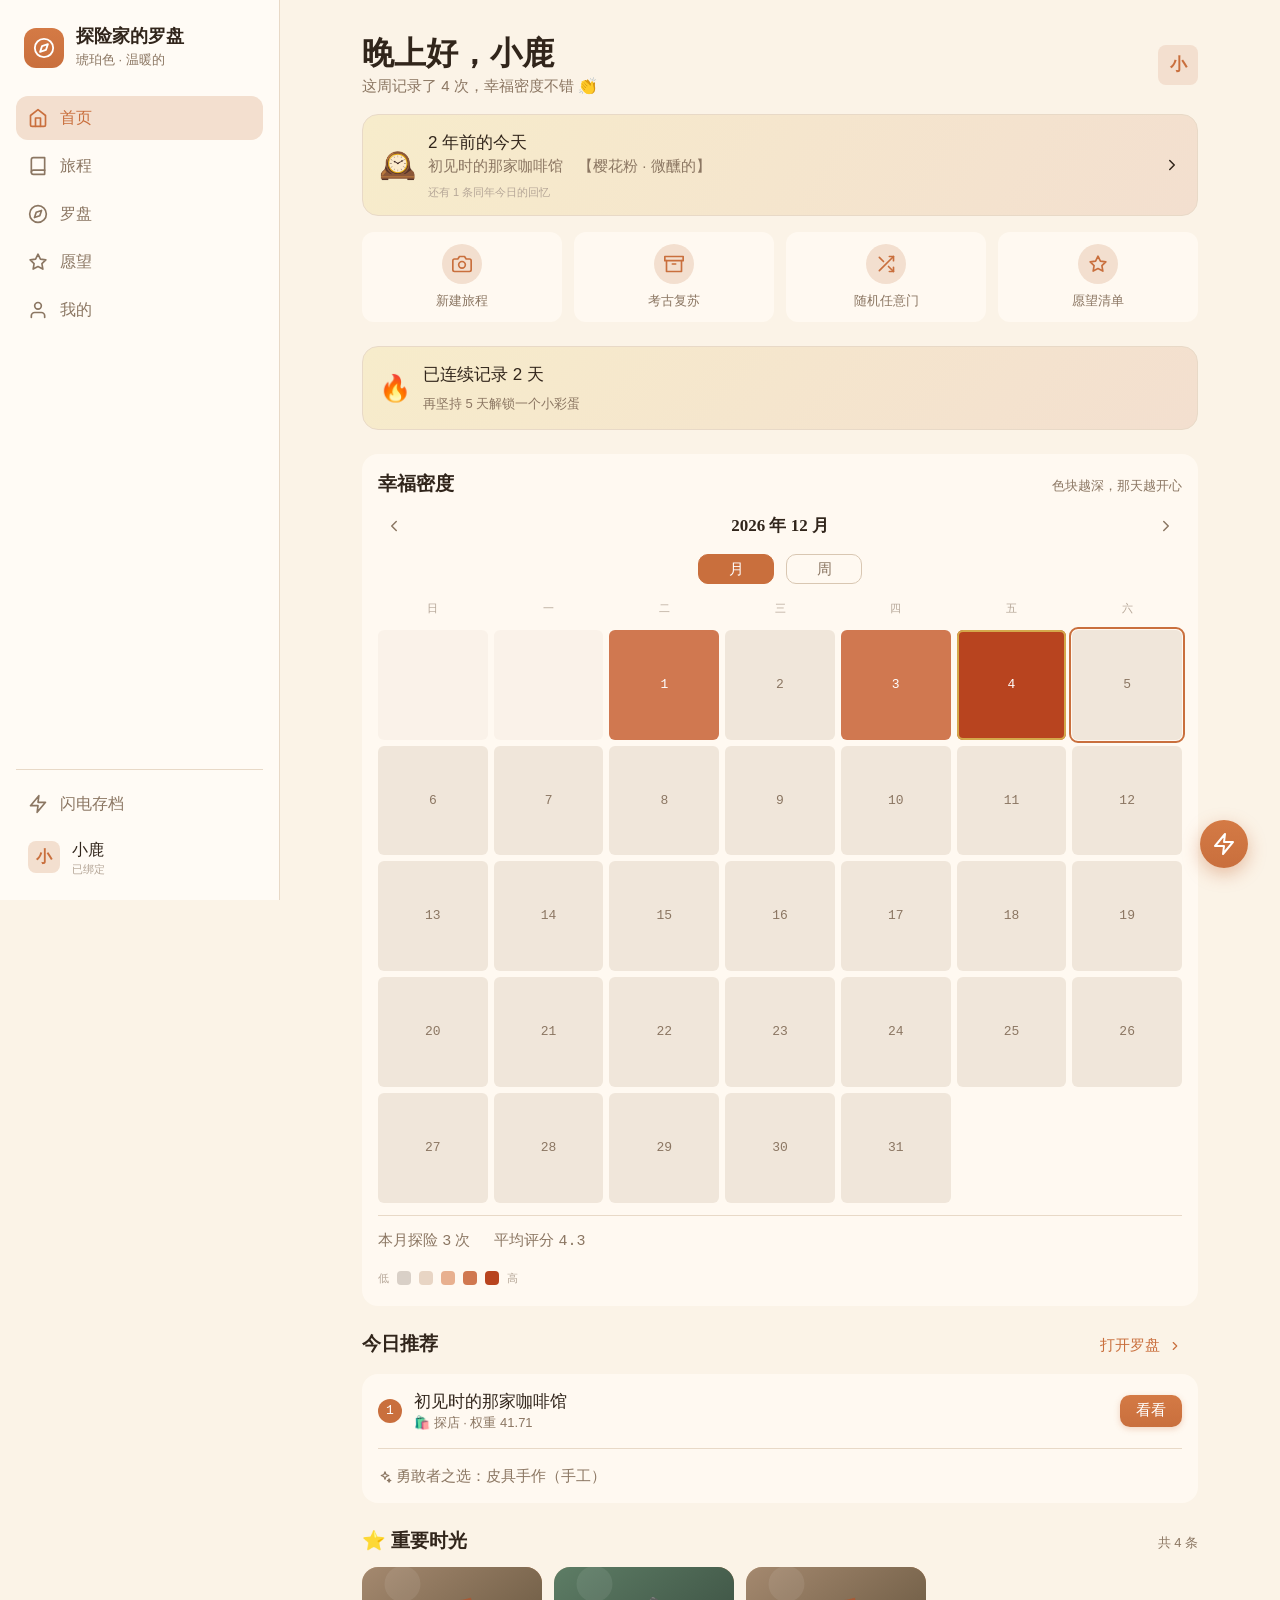
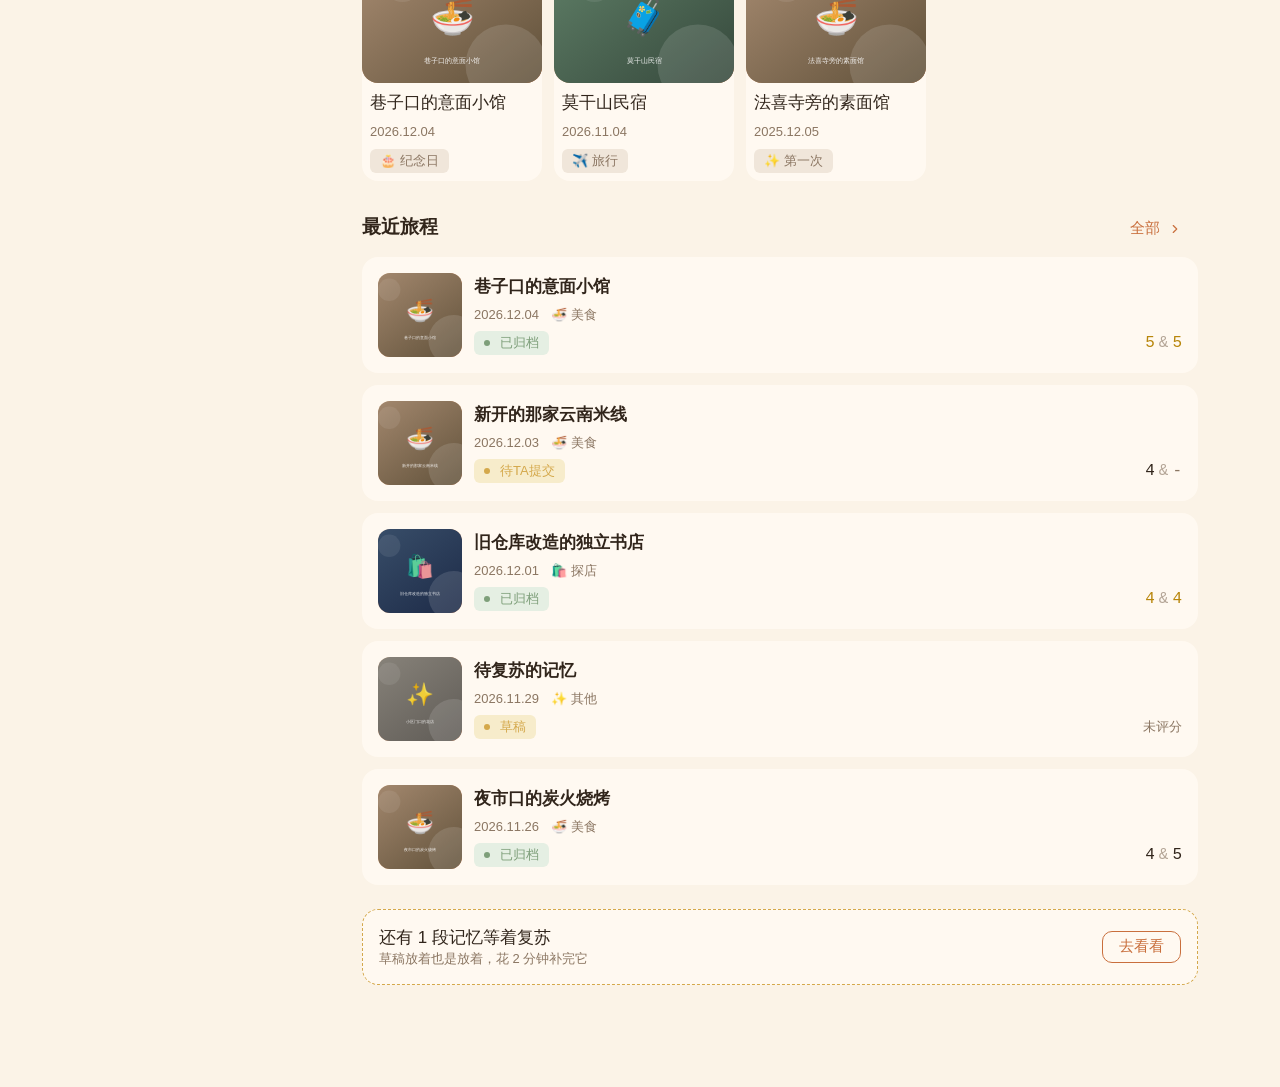
==== commit 55489ed8: "数据同步：加密信箱服务端 + 前端同步层 + 我的页入口" ====
--- a/index.html
+++ b/index.html
@@ -57,6 +57,7 @@
 <script src="js/view-capsule.js"></script>
 <script src="js/view-report.js"></script>
 <script src="js/export-book.js"></script>
+<script src="js/sync.js"></script>
 <script src="js/app.js"></script>
 
 </body>
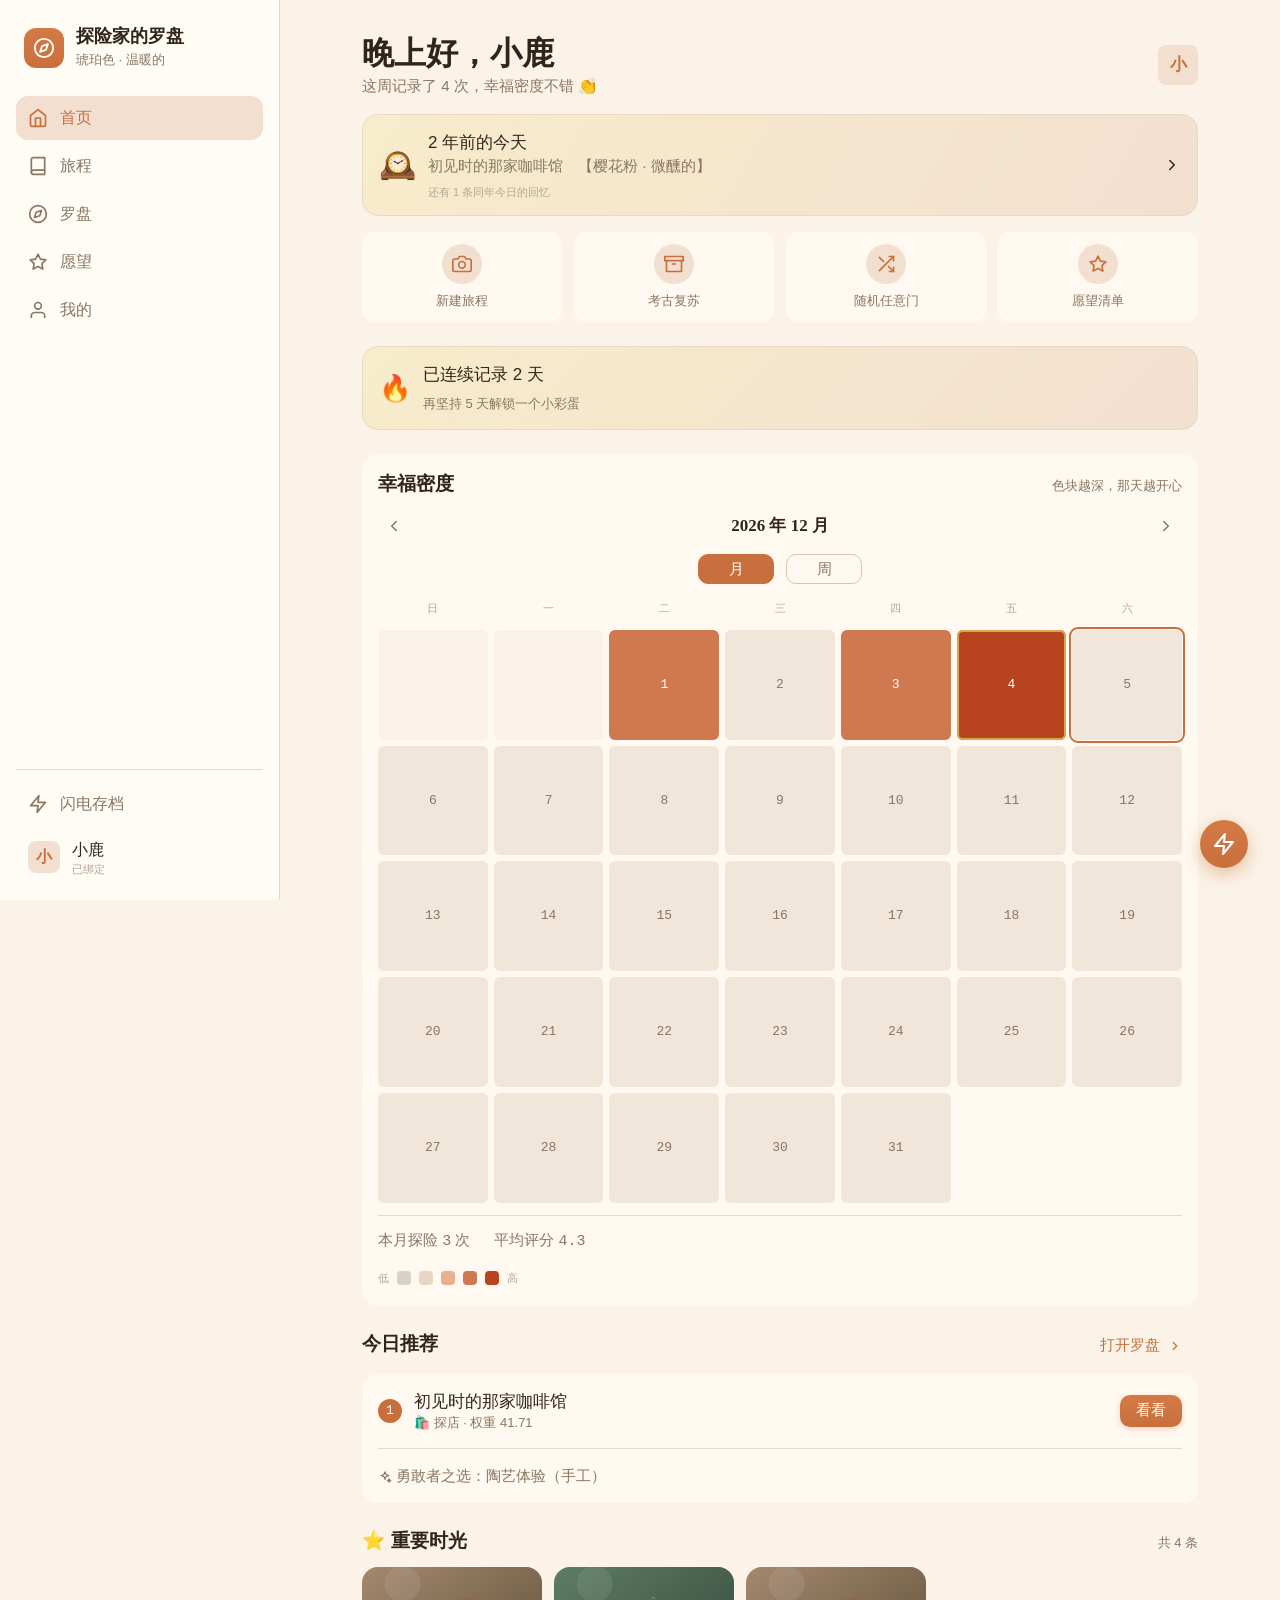
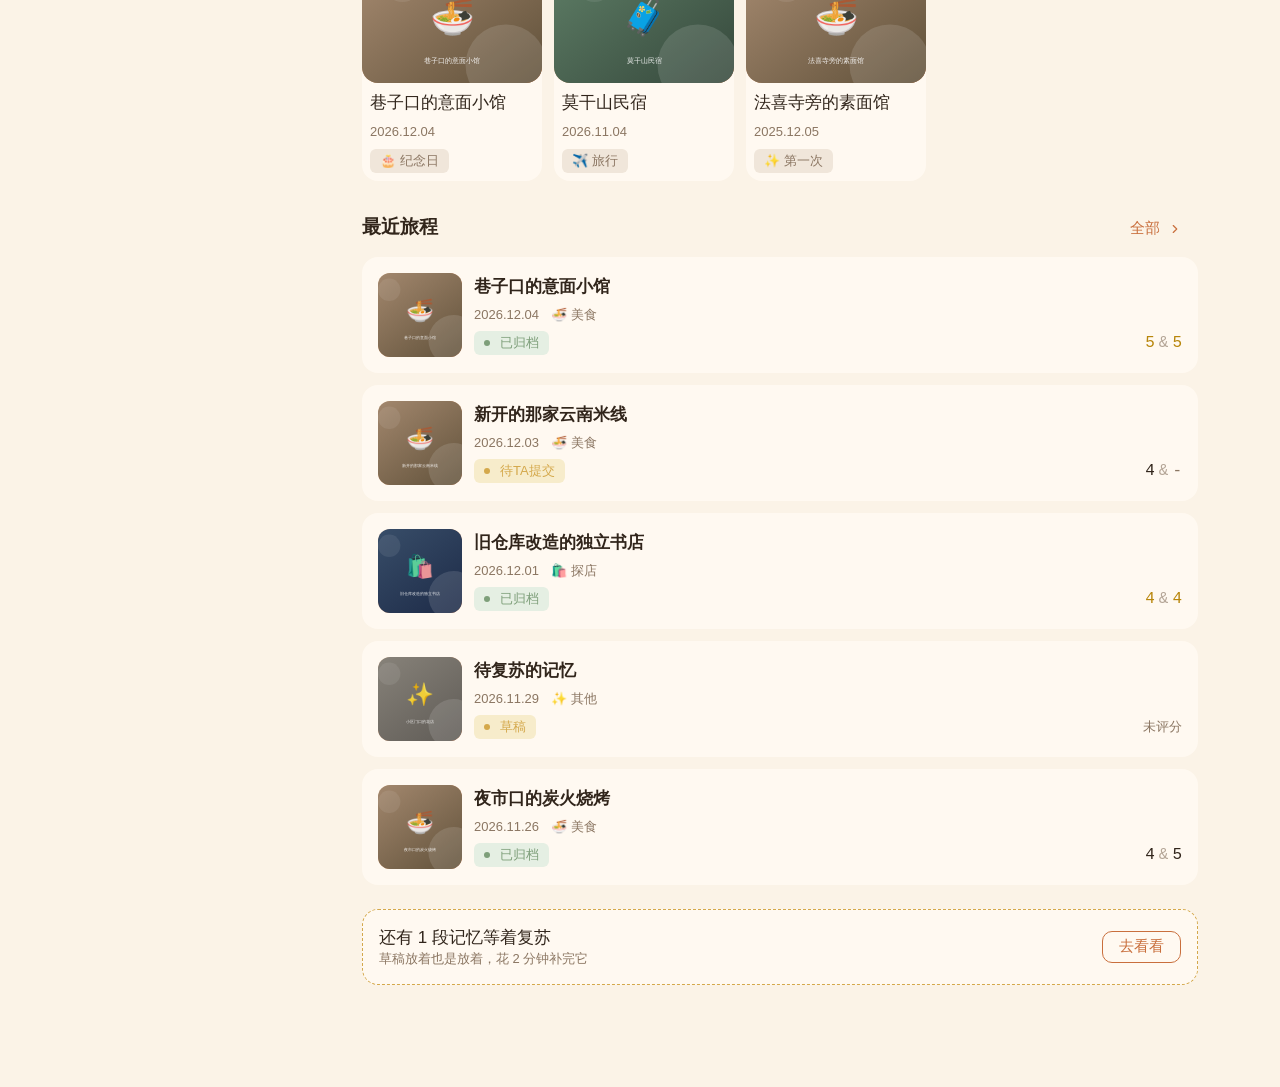
==== commit 447cef11: "新增「任务冒险」模块：心愿派任务→双人打卡→结算评分→归档→故事录" ====
--- a/index.html
+++ b/index.html
@@ -57,6 +57,8 @@
 <script src="js/view-capsule.js"></script>
 <script src="js/view-report.js"></script>
 <script src="js/export-book.js"></script>
+<script src="js/quest.js"></script>
+<script src="js/view-quest.js"></script>
 <script src="js/sync.js"></script>
 <script src="js/app.js"></script>
 
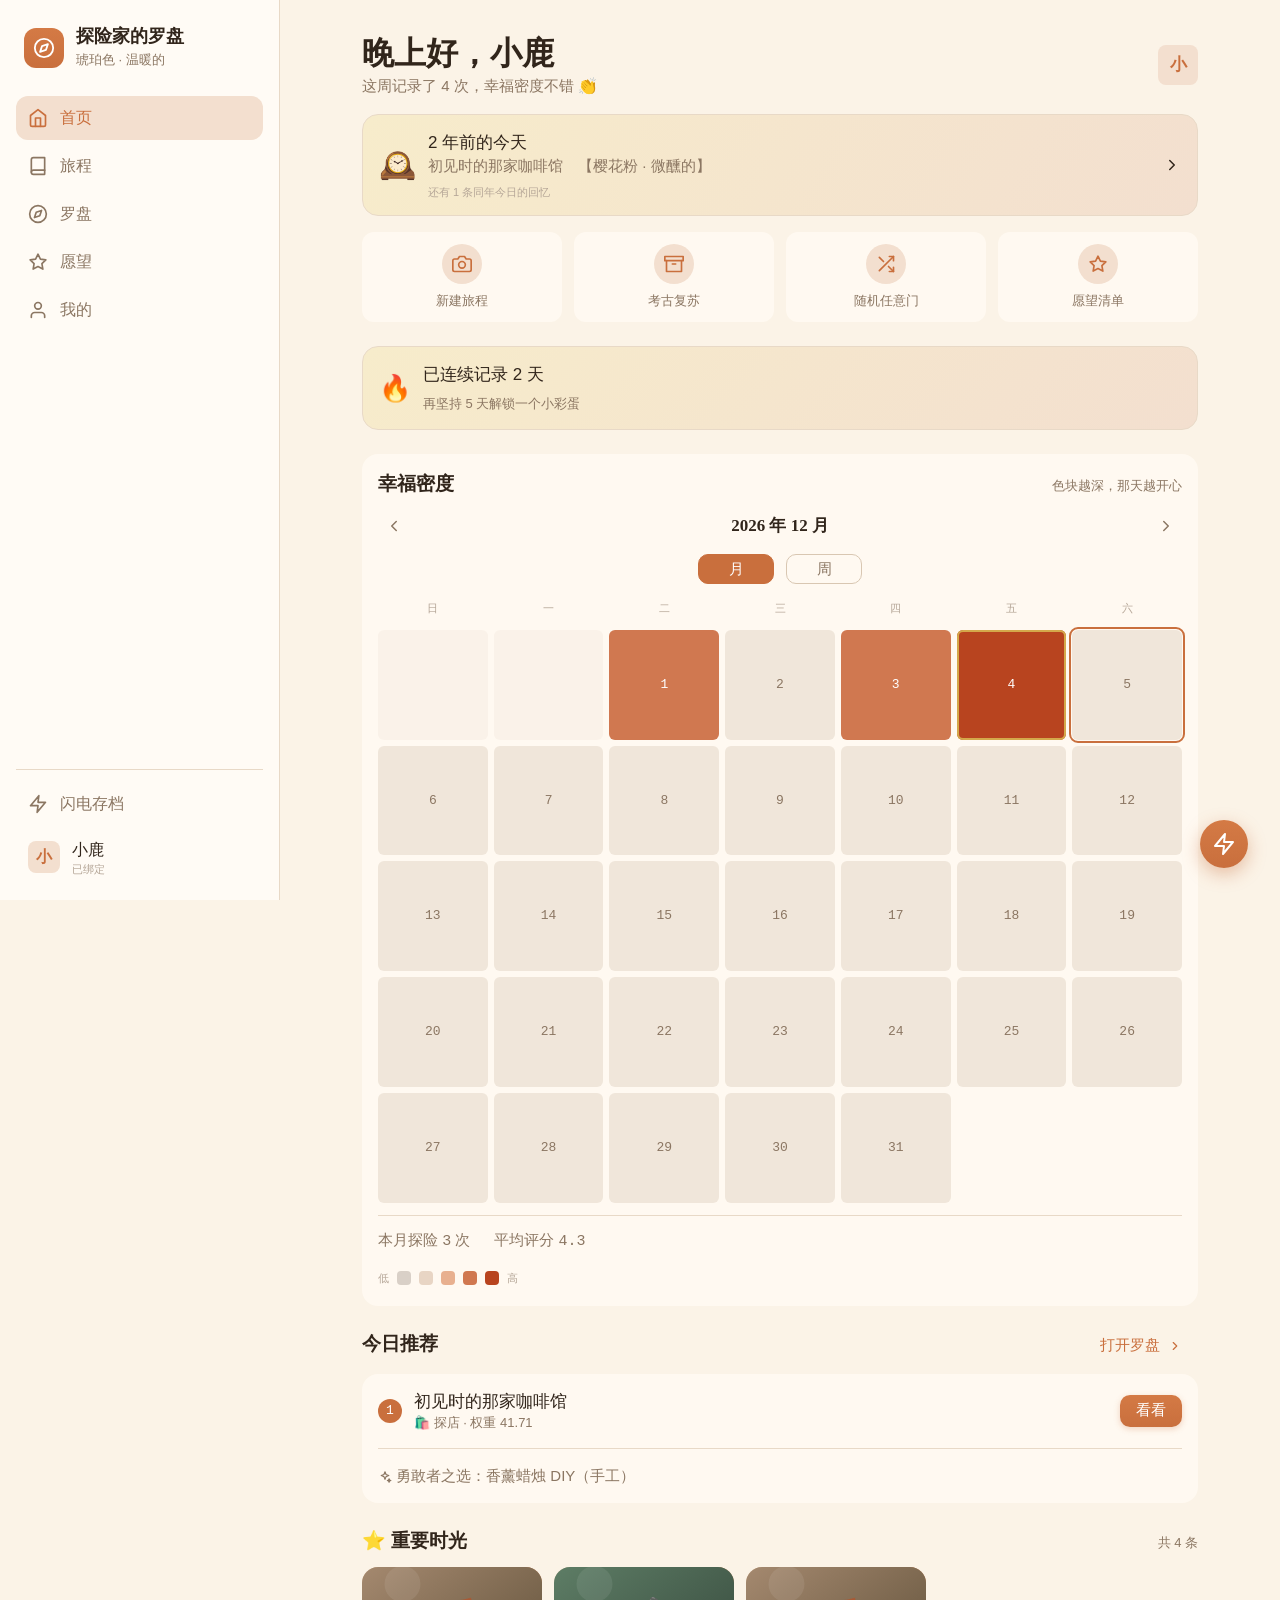
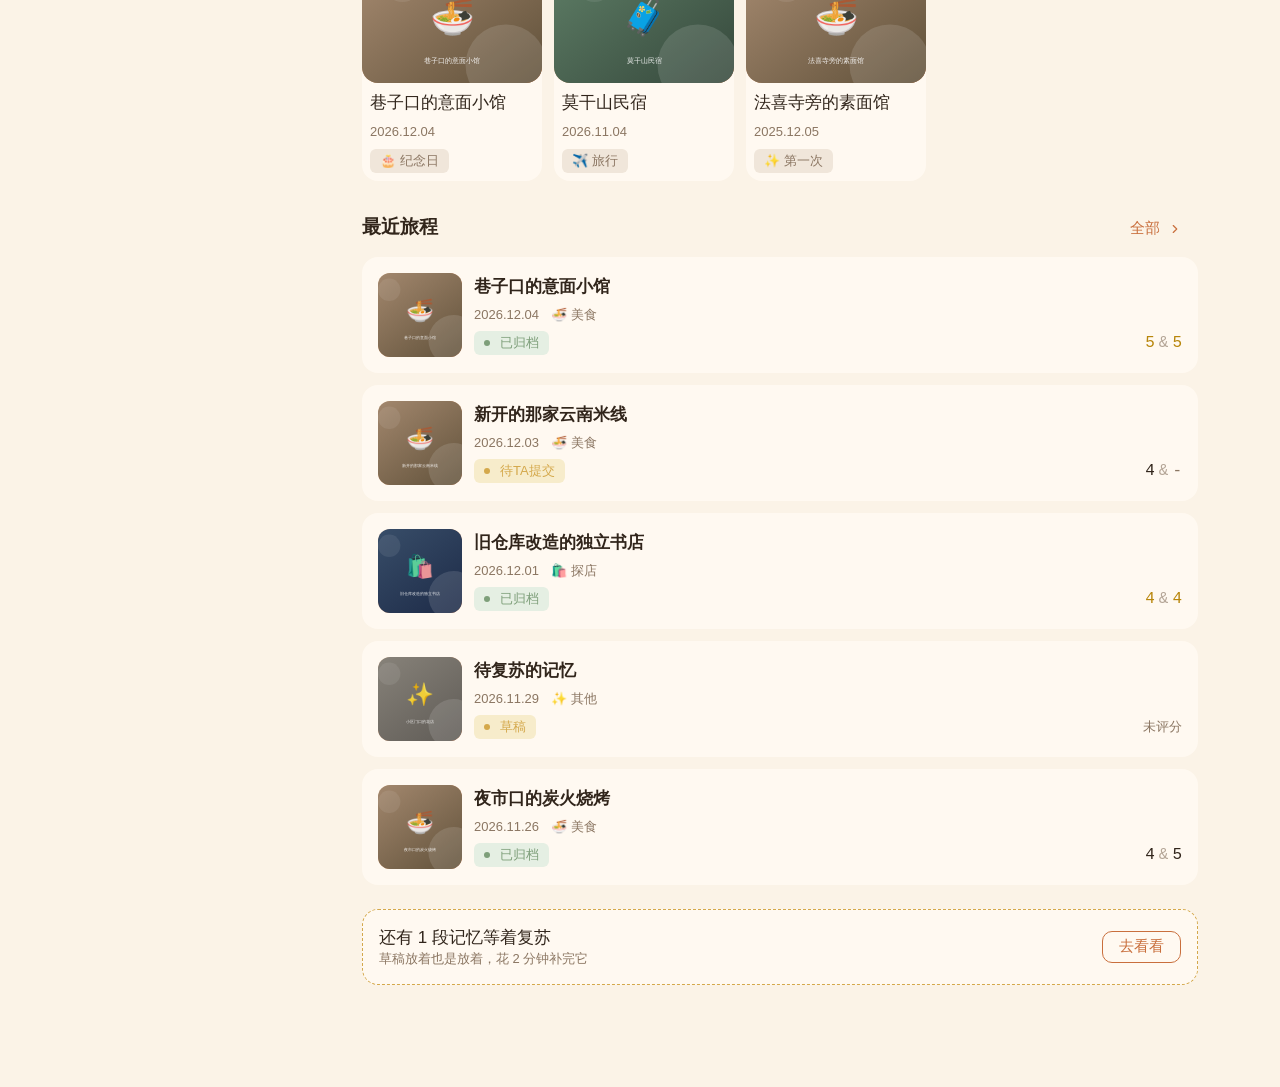
==== commit 048a5ae9: "修复'改了代码用户拿不到'：SW 代码类资源改网络优先 + index.html 版本自愈清缓存 + 版本与更新入口 + 彻底重置" ====
--- a/index.html
+++ b/index.html
@@ -35,6 +35,27 @@
   </svg>
 </button>
 
+<script>
+/* ── 版本自愈（内联，不经过任何缓存） ──────────────────────────
+   旧版 Service Worker 会把 js 缓存住，导致修完 bug 用户还在跑旧代码
+   （典型症状：点「清空」没反应、数据还是模拟的）。
+   这里在页面加载时比对构建号：只要变了，就把全部缓存清掉再重载一次。
+   改任何 js 都要把下面的 BUILD 加一位。 */
+(function () {
+  var BUILD = 'v13';
+  try {
+    if (!('caches' in window)) return;
+    if (localStorage.getItem('compass_build') === BUILD) return;
+    caches.keys().then(function (ks) {
+      return Promise.all(ks.map(function (k) { return caches.delete(k); }));
+    }).then(function () {
+      localStorage.setItem('compass_build', BUILD);
+      if (navigator.serviceWorker && navigator.serviceWorker.controller) location.reload();
+    });
+  } catch (e) { }
+})();
+</script>
+
 <script src="js/data.js"></script>
 <script src="js/store.js"></script>
 <script src="js/idb.js"></script>
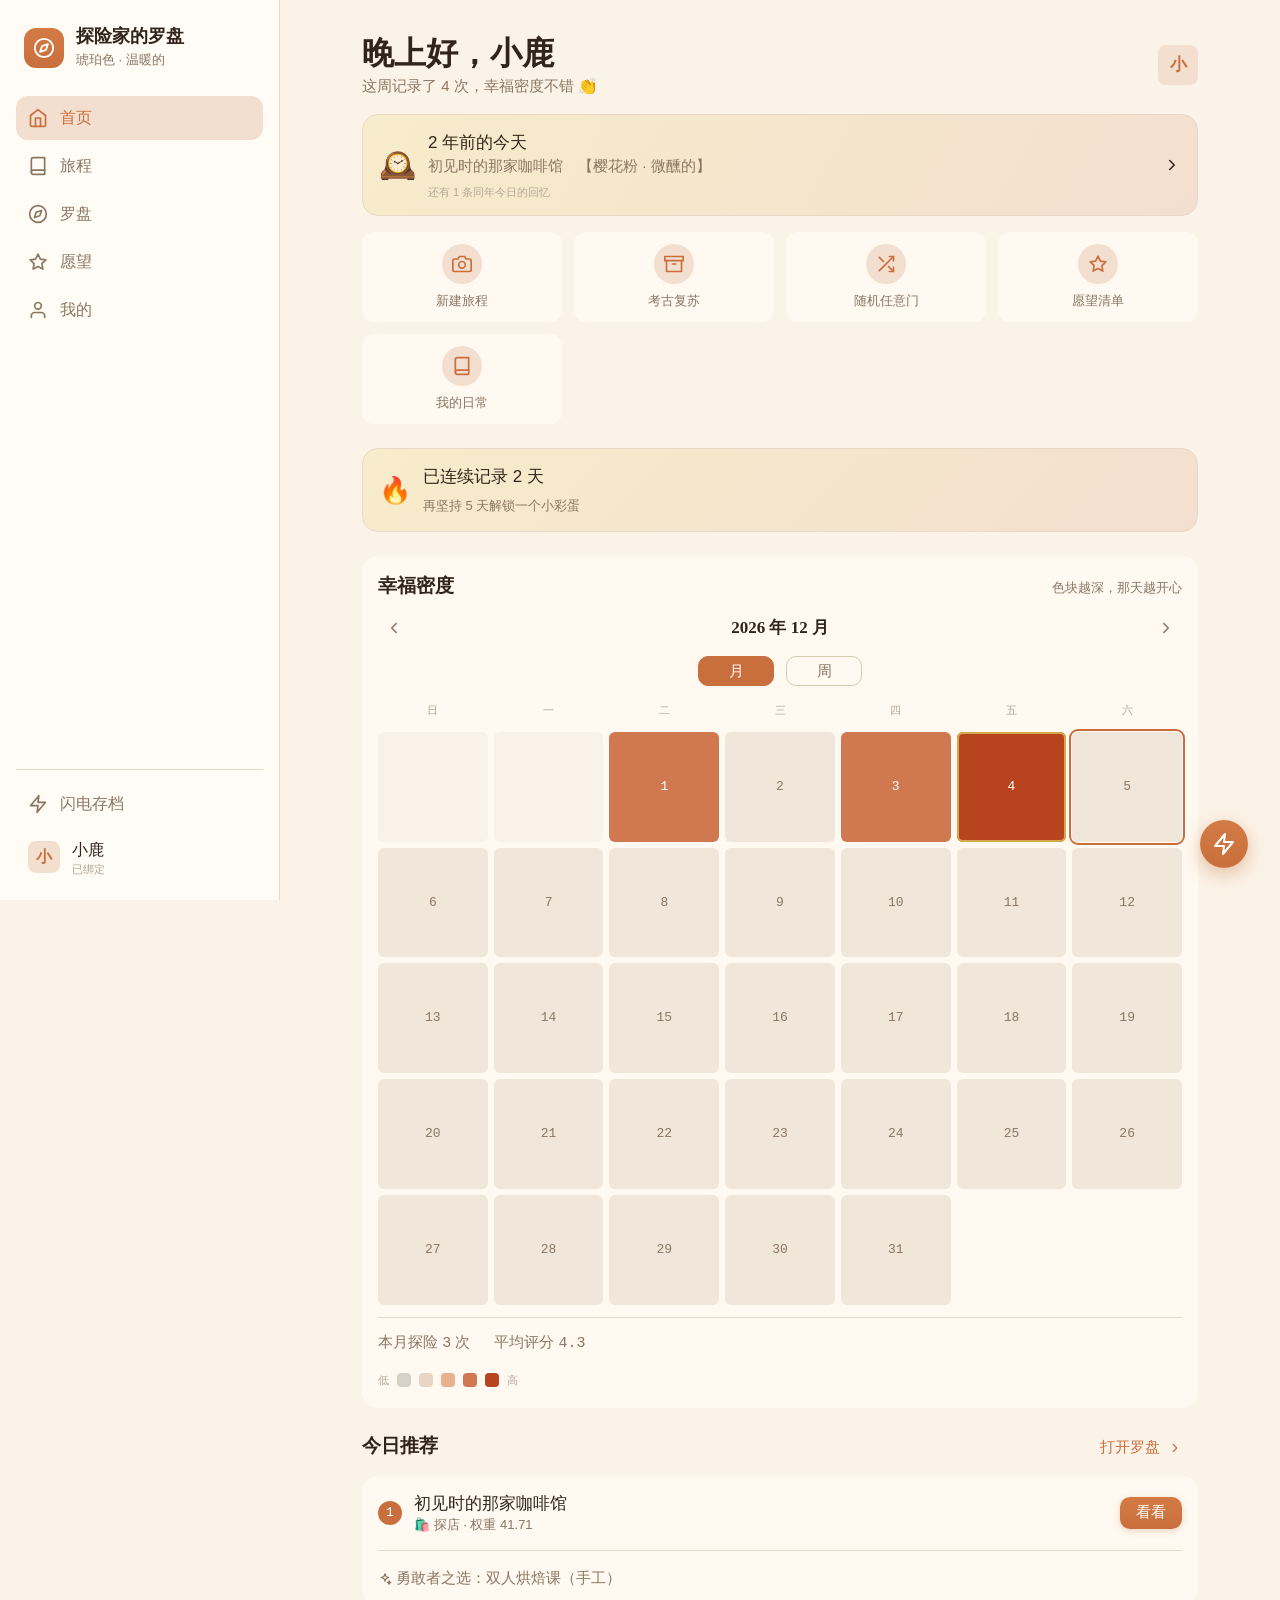
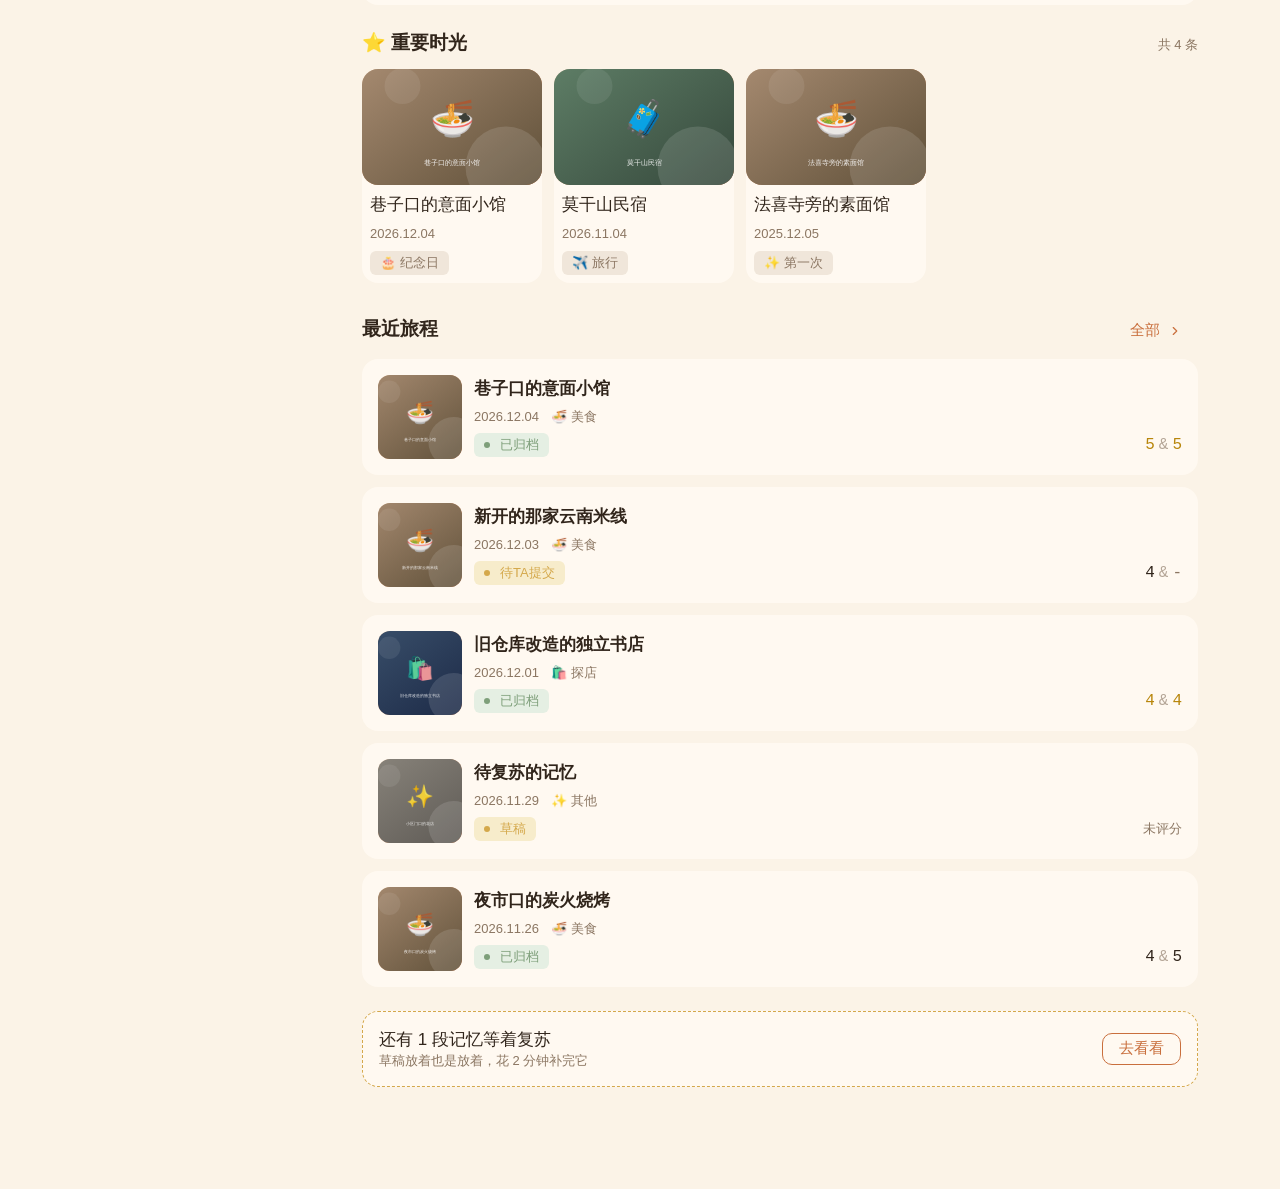
==== commit f07be6e7: "新增「我的日常」私密记录模块 + 一键配对（二维码/链接）+ 自研二维码编码器；测试 423 项全过" ====
--- a/index.html
+++ b/index.html
@@ -42,7 +42,7 @@
    这里在页面加载时比对构建号：只要变了，就把全部缓存清掉再重载一次。
    改任何 js 都要把下面的 BUILD 加一位。 */
 (function () {
-  var BUILD = 'v13';
+  var BUILD = 'v14';
   try {
     if (!('caches' in window)) return;
     if (localStorage.getItem('compass_build') === BUILD) return;
@@ -60,6 +60,7 @@
 <script src="js/store.js"></script>
 <script src="js/idb.js"></script>
 <script src="js/ui.js"></script>
+<script src="js/qr.js"></script>
 <script src="js/seed.js"></script>
 <script src="js/recommend.js"></script>
 <script src="js/llm.js"></script>
@@ -80,6 +81,7 @@
 <script src="js/export-book.js"></script>
 <script src="js/quest.js"></script>
 <script src="js/view-quest.js"></script>
+<script src="js/view-diary.js"></script>
 <script src="js/sync.js"></script>
 <script src="js/app.js"></script>
 
